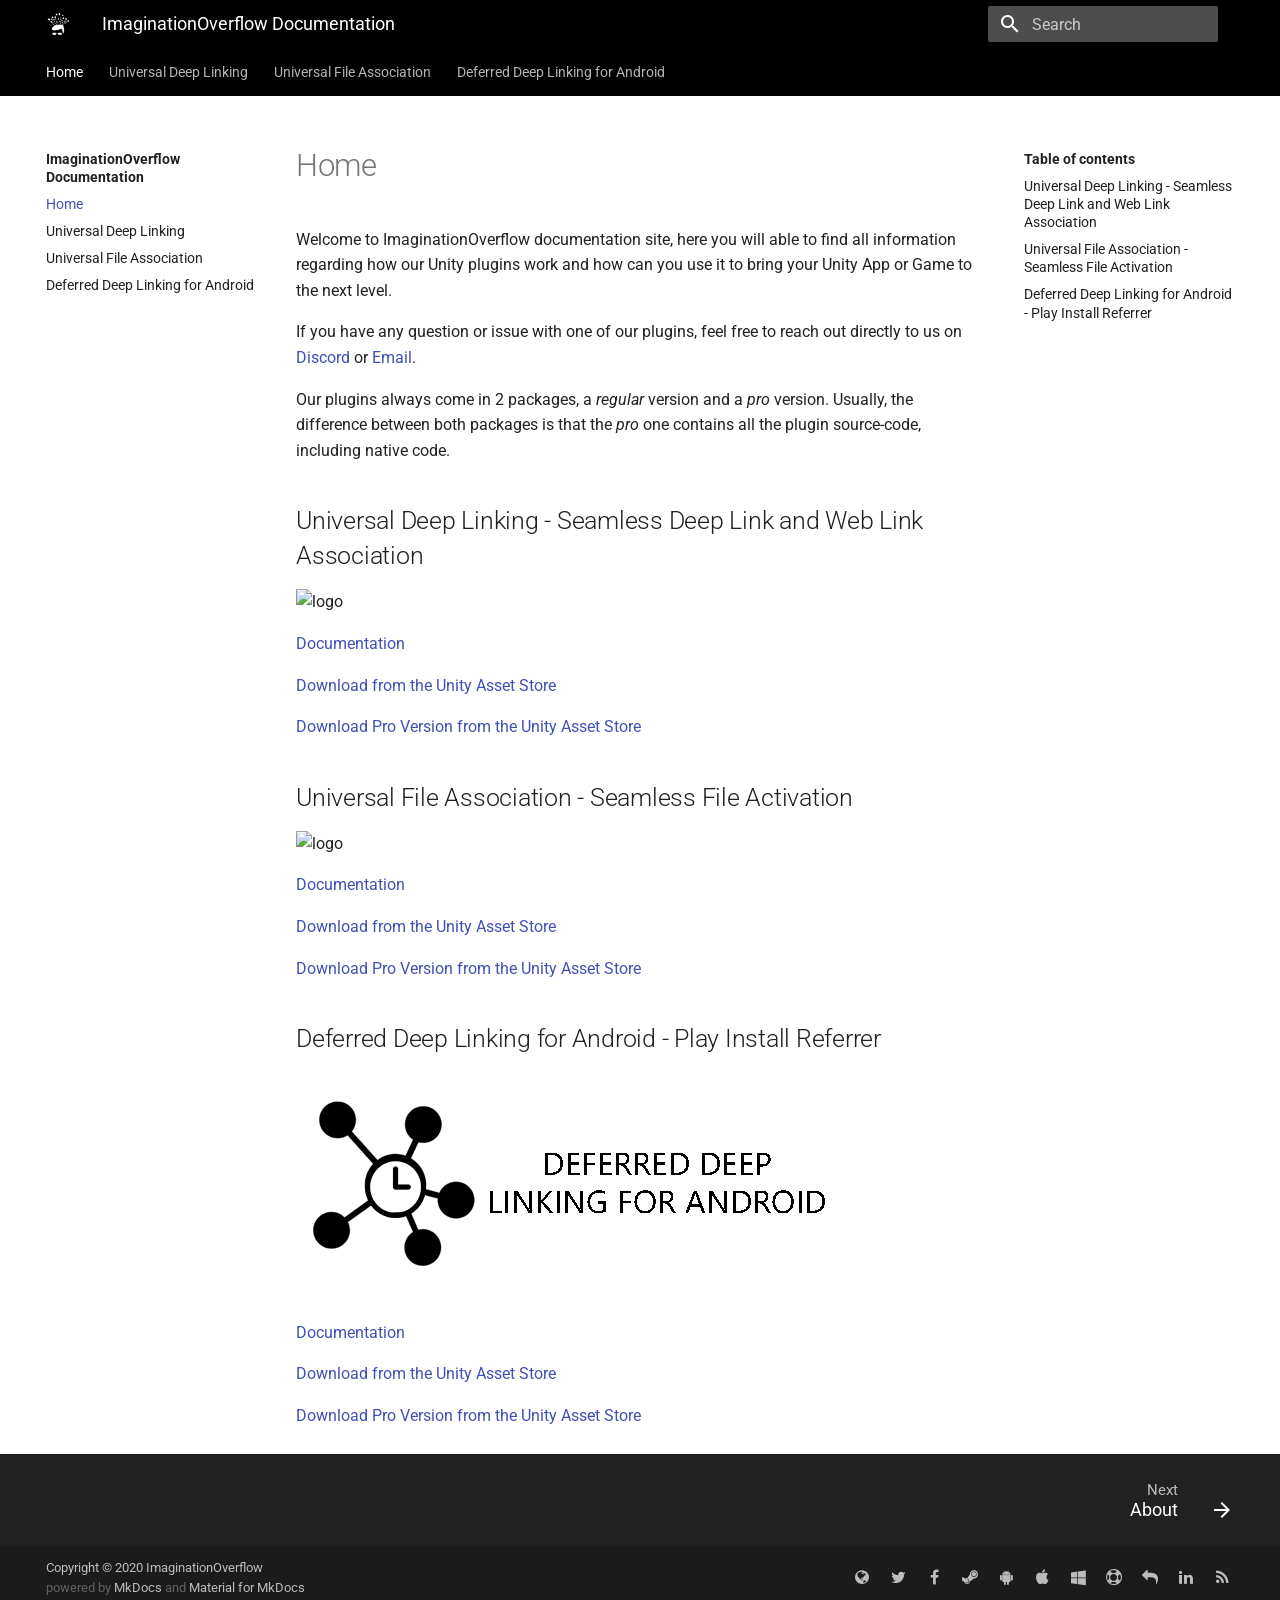
==== docs/index.html @ 450d99c6 "added docs" ====
<!doctype html>
<html lang="en" class="no-js">
  <head>
    
      <meta charset="utf-8">
      <meta name="viewport" content="width=device-width,initial-scale=1">
      <meta http-equiv="x-ua-compatible" content="ie=edge">
      
        <meta name="description" content="A hub to all documentation of ImaginationOverflow Projects">
      
      
        <link rel="canonical" href="https://imaginationoverflow.com/docs/">
      
      
        <meta name="author" content="ImaginationOverflow - Diogo Cardoso">
      
      
        <meta name="lang:clipboard.copy" content="Copy to clipboard">
      
        <meta name="lang:clipboard.copied" content="Copied to clipboard">
      
        <meta name="lang:search.language" content="en">
      
        <meta name="lang:search.pipeline.stopwords" content="True">
      
        <meta name="lang:search.pipeline.trimmer" content="True">
      
        <meta name="lang:search.result.none" content="No matching documents">
      
        <meta name="lang:search.result.one" content="1 matching document">
      
        <meta name="lang:search.result.other" content="# matching documents">
      
        <meta name="lang:search.tokenizer" content="[\s\-]+">
      
      <link rel="shortcut icon" href="images/favicon.png">
      <meta name="generator" content="mkdocs-1.0.4, mkdocs-material-4.6.0">
    
    
      
        <title>ImaginationOverflow Documentation</title>
      
    
    
      <link rel="stylesheet" href="assets/stylesheets/application.1b62728e.css">
      
        <link rel="stylesheet" href="assets/stylesheets/application-palette.a8b3c06d.css">
      
      
        
        
        <meta name="theme-color" content="">
      
    
    
      <script src="assets/javascripts/modernizr.268332fc.js"></script>
    
    
      
        <link href="https://fonts.gstatic.com" rel="preconnect" crossorigin>
        <link rel="stylesheet" href="https://fonts.googleapis.com/css?family=Roboto:300,400,400i,700%7CRoboto+Mono&display=fallback">
        <style>body,input{font-family:"Roboto","Helvetica Neue",Helvetica,Arial,sans-serif}code,kbd,pre{font-family:"Roboto Mono","Courier New",Courier,monospace}</style>
      
    
    <link rel="stylesheet" href="assets/fonts/material-icons.css">
    
    
    
      
        
<script>
  window.ga = window.ga || function() {
    (ga.q = ga.q || []).push(arguments)
  }
  ga.l = +new Date
  /* Setup integration and send page view */
  ga("create", "UA-41424791-27", "auto")
  ga("set", "anonymizeIp", true)
  ga("send", "pageview")
  /* Register handler to log search on blur */
  document.addEventListener("DOMContentLoaded", () => {
    if (document.forms.search) {
      var query = document.forms.search.query
      query.addEventListener("blur", function() {
        if (this.value) {
          var path = document.location.pathname;
          ga("send", "pageview", path + "?q=" + this.value)
        }
      })
    }
  })
</script>
<script async src="https://www.google-analytics.com/analytics.js"></script>
      
    
    
  </head>
  
    
    
    <body dir="ltr" data-md-color-primary="black" data-md-color-accent="indigo">
  
    <svg class="md-svg">
      <defs>
        
        
      </defs>
    </svg>
    <input class="md-toggle" data-md-toggle="drawer" type="checkbox" id="__drawer" autocomplete="off">
    <input class="md-toggle" data-md-toggle="search" type="checkbox" id="__search" autocomplete="off">
    <label class="md-overlay" data-md-component="overlay" for="__drawer"></label>
    
      <a href="#universal-deep-linking-seamless-deep-link-and-web-link-association" tabindex="1" class="md-skip">
        Skip to content
      </a>
    
    
      <header class="md-header" data-md-component="header">
  <nav class="md-header-nav md-grid">
    <div class="md-flex">
      <div class="md-flex__cell md-flex__cell--shrink">
        <a href="https://imaginationoverflow.com/docs" title="ImaginationOverflow Documentation" class="md-header-nav__button md-logo">
          
            <img src="images/logo.svg" width="24" height="24">
          
        </a>
      </div>
      <div class="md-flex__cell md-flex__cell--shrink">
        <label class="md-icon md-icon--menu md-header-nav__button" for="__drawer"></label>
      </div>
      <div class="md-flex__cell md-flex__cell--stretch">
        <div class="md-flex__ellipsis md-header-nav__title" data-md-component="title">
          
            <span class="md-header-nav__topic">
              ImaginationOverflow Documentation
            </span>
            <span class="md-header-nav__topic">
              
                Home
              
            </span>
          
        </div>
      </div>
      <div class="md-flex__cell md-flex__cell--shrink">
        
          <label class="md-icon md-icon--search md-header-nav__button" for="__search"></label>
          
<div class="md-search" data-md-component="search" role="dialog">
  <label class="md-search__overlay" for="__search"></label>
  <div class="md-search__inner" role="search">
    <form class="md-search__form" name="search">
      <input type="text" class="md-search__input" name="query" placeholder="Search" autocapitalize="off" autocorrect="off" autocomplete="off" spellcheck="false" data-md-component="query" data-md-state="active">
      <label class="md-icon md-search__icon" for="__search"></label>
      <button type="reset" class="md-icon md-search__icon" data-md-component="reset" tabindex="-1">
        &#xE5CD;
      </button>
    </form>
    <div class="md-search__output">
      <div class="md-search__scrollwrap" data-md-scrollfix>
        <div class="md-search-result" data-md-component="result">
          <div class="md-search-result__meta">
            Type to start searching
          </div>
          <ol class="md-search-result__list"></ol>
        </div>
      </div>
    </div>
  </div>
</div>
        
      </div>
      
    </div>
  </nav>
</header>
    
    <div class="md-container">
      
        
      
      
        

<nav class="md-tabs" data-md-component="tabs">
  <div class="md-tabs__inner md-grid">
    <ul class="md-tabs__list">
      
        
  <li class="md-tabs__item">
    
      <a href="." class="md-tabs__link md-tabs__link--active">
        Home
      </a>
    
  </li>

      
        
      
        
      
        
      
        
  
  
    <li class="md-tabs__item">
      
        <a href="universaldeeplinking/" class="md-tabs__link">
          Universal Deep Linking
        </a>
      
    </li>
  

      
        
  
  
    <li class="md-tabs__item">
      
        <a href="universalfileassociation/" class="md-tabs__link">
          Universal File Association
        </a>
      
    </li>
  

      
        
  
  
    <li class="md-tabs__item">
      
        <a href="deferreddeeplinking/" class="md-tabs__link">
          Deferred Deep Linking for Android
        </a>
      
    </li>
  

      
    </ul>
  </div>
</nav>
      
      <main class="md-main" role="main">
        <div class="md-main__inner md-grid" data-md-component="container">
          
            
              <div class="md-sidebar md-sidebar--primary" data-md-component="navigation">
                <div class="md-sidebar__scrollwrap">
                  <div class="md-sidebar__inner">
                    <nav class="md-nav md-nav--primary" data-md-level="0">
  <label class="md-nav__title md-nav__title--site" for="__drawer">
    <a href="https://imaginationoverflow.com/docs" title="ImaginationOverflow Documentation" class="md-nav__button md-logo">
      
        <img src="images/logo.svg" width="48" height="48">
      
    </a>
    ImaginationOverflow Documentation
  </label>
  
  <ul class="md-nav__list" data-md-scrollfix>
    
      
      
      

  


  <li class="md-nav__item md-nav__item--active">
    
    <input class="md-toggle md-nav__toggle" data-md-toggle="toc" type="checkbox" id="__toc">
    
    
      <label class="md-nav__link md-nav__link--active" for="__toc">
        Home
      </label>
    
    <a href="." title="Home" class="md-nav__link md-nav__link--active">
      Home
    </a>
    
      
<nav class="md-nav md-nav--secondary">
  
  
  
    <label class="md-nav__title" for="__toc">Table of contents</label>
    <ul class="md-nav__list" data-md-scrollfix>
      
        <li class="md-nav__item">
  <a href="#universal-deep-linking-seamless-deep-link-and-web-link-association" class="md-nav__link">
    Universal Deep Linking - Seamless Deep Link and Web Link Association
  </a>
  
</li>
      
        <li class="md-nav__item">
  <a href="#universal-file-association-seamless-file-activation" class="md-nav__link">
    Universal File Association - Seamless File Activation
  </a>
  
</li>
      
        <li class="md-nav__item">
  <a href="#deferred-deep-linking-for-android-play-install-referrer" class="md-nav__link">
    Deferred Deep Linking for Android - Play Install Referrer
  </a>
  
</li>
      
      
      
      
      
    </ul>
  
</nav>
    
  </li>

    
      
      
      


  <li class="md-nav__item">
    <a href="universaldeeplinking/" title="Universal Deep Linking" class="md-nav__link">
      Universal Deep Linking
    </a>
  </li>

    
      
      
      


  <li class="md-nav__item">
    <a href="universalfileassociation/" title="Universal File Association" class="md-nav__link">
      Universal File Association
    </a>
  </li>

    
      
      
      


  <li class="md-nav__item">
    <a href="deferreddeeplinking/" title="Deferred Deep Linking for Android" class="md-nav__link">
      Deferred Deep Linking for Android
    </a>
  </li>

    
      
      
      


  <li class="md-nav__item md-nav__item--nested">
    
      <input class="md-toggle md-nav__toggle" data-md-toggle="nav-5" type="checkbox" id="nav-5">
    
    <label class="md-nav__link" for="nav-5">
      Universal Deep Linking
    </label>
    <nav class="md-nav" data-md-component="collapsible" data-md-level="1">
      <label class="md-nav__title" for="nav-5">
        Universal Deep Linking
      </label>
      <ul class="md-nav__list" data-md-scrollfix>
        
        
          
          
          


  <li class="md-nav__item">
    <a href="universaldeeplinking/" title="About" class="md-nav__link">
      About
    </a>
  </li>

        
          
          
          


  <li class="md-nav__item">
    <a href="https://assetstore.unity.com/packages/slug/125172?aid=1100l8RBa" title="Unity Asset Store" class="md-nav__link">
      Unity Asset Store
    </a>
  </li>

        
          
          
          


  <li class="md-nav__item">
    <a href="https://assetstore.unity.com/packages/slug/135654?aid=1100l8RBa" title="Unity Asset Store (Pro)" class="md-nav__link">
      Unity Asset Store (Pro)
    </a>
  </li>

        
          
          
          


  <li class="md-nav__item">
    <a href="https://universaldeeplinking.imaginationoverflow.com/docs" title="Documentation" class="md-nav__link">
      Documentation
    </a>
  </li>

        
          
          
          


  <li class="md-nav__item">
    <a href="https://universaldeeplinking.imaginationoverflow.com" title="Site" class="md-nav__link">
      Site
    </a>
  </li>

        
          
          
          


  <li class="md-nav__item">
    <a href="https://universaldeeplinking.imaginationoverflow.com/test" title="Test Tool" class="md-nav__link">
      Test Tool
    </a>
  </li>

        
      </ul>
    </nav>
  </li>

    
      
      
      


  <li class="md-nav__item md-nav__item--nested">
    
      <input class="md-toggle md-nav__toggle" data-md-toggle="nav-6" type="checkbox" id="nav-6">
    
    <label class="md-nav__link" for="nav-6">
      Universal File Association
    </label>
    <nav class="md-nav" data-md-component="collapsible" data-md-level="1">
      <label class="md-nav__title" for="nav-6">
        Universal File Association
      </label>
      <ul class="md-nav__list" data-md-scrollfix>
        
        
          
          
          


  <li class="md-nav__item">
    <a href="universalfileassociation/" title="About" class="md-nav__link">
      About
    </a>
  </li>

        
          
          
          


  <li class="md-nav__item">
    <a href="https://assetstore.unity.com/packages/slug/155366?aid=1100l8RBa" title="Unity Asset Store" class="md-nav__link">
      Unity Asset Store
    </a>
  </li>

        
          
          
          


  <li class="md-nav__item">
    <a href="https://assetstore.unity.com/packages/slug/158709?aid=1100l8RBa" title="Unity Asset Store (Pro)" class="md-nav__link">
      Unity Asset Store (Pro)
    </a>
  </li>

        
          
          
          


  <li class="md-nav__item">
    <a href="https://universalfileassociation.imaginationoverflow.com/docs" title="Documentation" class="md-nav__link">
      Documentation
    </a>
  </li>

        
          
          
          


  <li class="md-nav__item">
    <a href="http://universalfileassociation.imaginationoverflow.com/" title="Site" class="md-nav__link">
      Site
    </a>
  </li>

        
          
          
          


  <li class="md-nav__item">
    <a href="http://universalfileassociation.imaginationoverflow.com/test" title="Test Tool" class="md-nav__link">
      Test Tool
    </a>
  </li>

        
      </ul>
    </nav>
  </li>

    
      
      
      


  <li class="md-nav__item md-nav__item--nested">
    
      <input class="md-toggle md-nav__toggle" data-md-toggle="nav-7" type="checkbox" id="nav-7">
    
    <label class="md-nav__link" for="nav-7">
      Deferred Deep Linking for Android
    </label>
    <nav class="md-nav" data-md-component="collapsible" data-md-level="1">
      <label class="md-nav__title" for="nav-7">
        Deferred Deep Linking for Android
      </label>
      <ul class="md-nav__list" data-md-scrollfix>
        
        
          
          
          


  <li class="md-nav__item">
    <a href="deferreddeeplinking/" title="Documentation" class="md-nav__link">
      Documentation
    </a>
  </li>

        
          
          
          


  <li class="md-nav__item">
    <a href="https://assetstore.unity.com/packages/slug/500736?aid=1100l8RBa" title="Unity Asset Store" class="md-nav__link">
      Unity Asset Store
    </a>
  </li>

        
          
          
          


  <li class="md-nav__item">
    <a href="https://assetstore.unity.com/packages/500737?aid=1100l8RBa" title="Unity Asset Store (Pro)" class="md-nav__link">
      Unity Asset Store (Pro)
    </a>
  </li>

        
      </ul>
    </nav>
  </li>

    
  </ul>
</nav>
                  </div>
                </div>
              </div>
            
            
              <div class="md-sidebar md-sidebar--secondary" data-md-component="toc">
                <div class="md-sidebar__scrollwrap">
                  <div class="md-sidebar__inner">
                    
<nav class="md-nav md-nav--secondary">
  
  
  
    <label class="md-nav__title" for="__toc">Table of contents</label>
    <ul class="md-nav__list" data-md-scrollfix>
      
        <li class="md-nav__item">
  <a href="#universal-deep-linking-seamless-deep-link-and-web-link-association" class="md-nav__link">
    Universal Deep Linking - Seamless Deep Link and Web Link Association
  </a>
  
</li>
      
        <li class="md-nav__item">
  <a href="#universal-file-association-seamless-file-activation" class="md-nav__link">
    Universal File Association - Seamless File Activation
  </a>
  
</li>
      
        <li class="md-nav__item">
  <a href="#deferred-deep-linking-for-android-play-install-referrer" class="md-nav__link">
    Deferred Deep Linking for Android - Play Install Referrer
  </a>
  
</li>
      
      
      
      
      
    </ul>
  
</nav>
                  </div>
                </div>
              </div>
            
          
          <div class="md-content">
            <article class="md-content__inner md-typeset">
              
                
                
                  <h1>Home</h1>
                
                <p>Welcome to ImaginationOverflow documentation site, here you will able to find all information regarding how our Unity plugins work and how can you use it to bring your Unity App or Game to the next level.</p>
<p>If you have any question or issue with one of our plugins, feel free to reach out directly to us on
<a href="https://discord.gg/5TYmJtY">Discord</a> or <a href="mailto:contact@imaginationoverflow.com">Email</a>.</p>
<p>Our plugins always come in 2 packages, a <em>regular</em> version and a <em>pro</em> version. Usually, the difference between both packages is that the <em>pro</em> one contains all the plugin source-code, including native code. </p>
<h2 id="universal-deep-linking-seamless-deep-link-and-web-link-association">Universal Deep Linking - Seamless Deep Link and Web Link Association<a class="headerlink" href="#universal-deep-linking-seamless-deep-link-and-web-link-association" title="Permanent link">&para;</a></h2>
<p><img alt="logo" src="https://universaldeeplinking.imaginationoverflow.com/docs/imgs/logo.png" /> </p>
<p><a href="universaldeeplinking/">Documentation</a></p>
<p><a href="https://assetstore.unity.com/packages/slug/125172?aid=1100l8RBa">Download from the Unity Asset Store</a></p>
<p><a href="https://assetstore.unity.com/packages/slug/135654?aid=1100l8RBa">Download Pro Version from the Unity Asset Store</a> </p>
<h2 id="universal-file-association-seamless-file-activation">Universal File Association - Seamless File Activation<a class="headerlink" href="#universal-file-association-seamless-file-activation" title="Permanent link">&para;</a></h2>
<p><img alt="logo" src="http://universalfileassociation.imaginationoverflow.com/docs/imgs/logo.png" /> </p>
<p><a href="universalfileassociation/">Documentation</a></p>
<p><a href="https://assetstore.unity.com/packages/slug/155366?aid=1100l8RBa">Download from the Unity Asset Store</a></p>
<p><a href="https://assetstore.unity.com/packages/slug/158709?aid=1100l8RBa">Download Pro Version from the Unity Asset Store</a> </p>
<h2 id="deferred-deep-linking-for-android-play-install-referrer">Deferred Deep Linking for Android - Play Install Referrer<a class="headerlink" href="#deferred-deep-linking-for-android-play-install-referrer" title="Permanent link">&para;</a></h2>
<p><img alt="logo" src="imgs/ddllogo.png" /> </p>
<p><a href="deferreddeeplinking/">Documentation</a></p>
<p><a href="https://assetstore.unity.com/packages/slug/500736?aid=1100l8RBa">Download from the Unity Asset Store</a> </p>
<p><a href="https://assetstore.unity.com/packages/slug/500737?aid=1100l8RBa">Download Pro Version from the Unity Asset Store</a> </p>
                
                  
                
                
              
              
                


              
            </article>
          </div>
        </div>
      </main>
      
        
<footer class="md-footer">
  
    <div class="md-footer-nav">
      <nav class="md-footer-nav__inner md-grid">
        
        
          <a href="universaldeeplinking/" title="About" class="md-flex md-footer-nav__link md-footer-nav__link--next" rel="next">
            <div class="md-flex__cell md-flex__cell--stretch md-footer-nav__title">
              <span class="md-flex__ellipsis">
                <span class="md-footer-nav__direction">
                  Next
                </span>
                About
              </span>
            </div>
            <div class="md-flex__cell md-flex__cell--shrink">
              <i class="md-icon md-icon--arrow-forward md-footer-nav__button"></i>
            </div>
          </a>
        
      </nav>
    </div>
  
  <div class="md-footer-meta md-typeset">
    <div class="md-footer-meta__inner md-grid">
      <div class="md-footer-copyright">
        
          <div class="md-footer-copyright__highlight">
            Copyright &copy; 2020 ImaginationOverflow
          </div>
        
        powered by
        <a href="https://www.mkdocs.org">MkDocs</a>
        and
        <a href="https://squidfunk.github.io/mkdocs-material/">
          Material for MkDocs</a>
      </div>
      
  <div class="md-footer-social">
    <link rel="stylesheet" href="assets/fonts/font-awesome.css">
    
      <a href="https://imaginationoverflow.com" class="md-footer-social__link fa fa-globe"></a>
    
      <a href="https://twitter.com/ImaginationOver" class="md-footer-social__link fa fa-twitter"></a>
    
      <a href="https://www.facebook.com/imaginationoverflowpt/" class="md-footer-social__link fa fa-facebook"></a>
    
      <a href="https://store.steampowered.com/developer/imaginationoverflow" class="md-footer-social__link fa fa-steam"></a>
    
      <a href="https://play.google.com/store/apps/dev?id=4645635746246236605" class="md-footer-social__link fa fa-android"></a>
    
      <a href="https://itunes.apple.com/us/developer/diogo-cardoso/id1294879672" class="md-footer-social__link fa fa-apple"></a>
    
      <a href="https://www.microsoft.com/en-us/search/shop?q=ImaginationOverflow" class="md-footer-social__link fa fa-windows"></a>
    
      <a href="https://discord.gg/5TYmJtY" class="md-footer-social__link fa fa-support"></a>
    
      <a href="mailto:contact@imaginationoverflow.com" class="md-footer-social__link fa fa-mail-reply"></a>
    
      <a href="https://www.linkedin.com/in/diogocardoso89/" class="md-footer-social__link fa fa-linkedin"></a>
    
      <a href="https://www.patreon.com/imaginationoverflow/posts" class="md-footer-social__link fa fa-feed"></a>
    
  </div>

    </div>
  </div>
</footer>
      
    </div>
    
      <script src="assets/javascripts/application.808e90bb.js"></script>
      
      <script>app.initialize({version:"1.0.4",url:{base:"."}})</script>
      
    
  </body>
</html>
---- docs/assets/stylesheets/application.1b62728e.css ----
html{box-sizing:border-box}*,:after,:before{box-sizing:inherit}html{-webkit-text-size-adjust:none;-moz-text-size-adjust:none;-ms-text-size-adjust:none;text-size-adjust:none}body{margin:0}hr{overflow:visible;box-sizing:content-box}a{-webkit-text-decoration-skip:objects}a,button,input,label{-webkit-tap-highlight-color:transparent}a{color:inherit;text-decoration:none}small,sub,sup{font-size:80%}sub,sup{position:relative;line-height:0;vertical-align:baseline}sub{bottom:-.25em}sup{top:-.5em}img{border-style:none}table{border-collapse:separate;border-spacing:0}td,th{font-weight:400;vertical-align:top}button{margin:0;padding:0;border:0;outline-style:none;background:transparent;font-size:inherit}input{border:0;outline:0}.md-clipboard:before,.md-icon,.md-nav__button,.md-nav__link:after,.md-nav__title:before,.md-search-result__article--document:before,.md-source-file:before,.md-typeset .admonition>.admonition-title:before,.md-typeset .admonition>summary:before,.md-typeset .critic.comment:before,.md-typeset .footnote-backref,.md-typeset .task-list-control .task-list-indicator:before,.md-typeset details>.admonition-title:before,.md-typeset details>summary:before,.md-typeset summary:after{font-family:Material Icons;font-style:normal;font-variant:normal;font-weight:400;line-height:1;text-transform:none;white-space:nowrap;speak:none;word-wrap:normal;direction:ltr}.md-content__icon,.md-footer-nav__button,.md-header-nav__button,.md-nav__button,.md-nav__title:before,.md-search-result__article--document:before{display:inline-block;margin:.2rem;padding:.4rem;font-size:1.2rem;cursor:pointer}.md-icon--arrow-back:before{content:""}.md-icon--arrow-forward:before{content:""}.md-icon--menu:before{content:""}.md-icon--search:before{content:""}[dir=rtl] .md-icon--arrow-back:before{content:""}[dir=rtl] .md-icon--arrow-forward:before{content:""}body{-webkit-font-smoothing:antialiased;-moz-osx-font-smoothing:grayscale}body,input{color:rgba(0,0,0,.87);font-feature-settings:"kern","liga";font-family:Helvetica Neue,Helvetica,Arial,sans-serif}code,kbd,pre{color:rgba(0,0,0,.87);font-feature-settings:"kern";font-family:Courier New,Courier,monospace}.md-typeset{font-size:.8rem;line-height:1.6;-webkit-print-color-adjust:exact}.md-typeset blockquote,.md-typeset ol,.md-typeset p,.md-typeset ul{margin:1em 0}.md-typeset h1{margin:0 0 2rem;color:rgba(0,0,0,.54);font-size:1.5625rem;line-height:1.3}.md-typeset h1,.md-typeset h2{font-weight:300;letter-spacing:-.01em}.md-typeset h2{margin:2rem 0 .8rem;font-size:1.25rem;line-height:1.4}.md-typeset h3{margin:1.6rem 0 .8rem;font-size:1rem;font-weight:400;letter-spacing:-.01em;line-height:1.5}.md-typeset h2+h3{margin-top:.8rem}.md-typeset h4{font-size:.8rem}.md-typeset h4,.md-typeset h5,.md-typeset h6{margin:.8rem 0;font-weight:700;letter-spacing:-.01em}.md-typeset h5,.md-typeset h6{color:rgba(0,0,0,.54);font-size:.64rem}.md-typeset h5{text-transform:uppercase}.md-typeset hr{margin:1.5em 0;border-bottom:.05rem dotted rgba(0,0,0,.26)}.md-typeset a{color:#3f51b5;word-break:break-word}.md-typeset a,.md-typeset a:before{-webkit-transition:color .125s;transition:color .125s}.md-typeset a:active,.md-typeset a:hover{color:#536dfe}.md-typeset code,.md-typeset pre{background-color:hsla(0,0%,92.5%,.5);color:#37474f;font-size:85%;direction:ltr}.md-typeset code{margin:0 .29412em;padding:.07353em 0;border-radius:.1rem;box-shadow:.29412em 0 0 hsla(0,0%,92.5%,.5),-.29412em 0 0 hsla(0,0%,92.5%,.5);word-break:break-word;-webkit-box-decoration-break:clone;box-decoration-break:clone}.md-typeset h1 code,.md-typeset h2 code,.md-typeset h3 code,.md-typeset h4 code,.md-typeset h5 code,.md-typeset h6 code{margin:0;background-color:transparent;box-shadow:none}.md-typeset a>code{margin:inherit;padding:inherit;border-radius:initial;background-color:inherit;color:inherit;box-shadow:none}.md-typeset pre{position:relative;margin:1em 0;border-radius:.1rem;line-height:1.4;-webkit-overflow-scrolling:touch}.md-typeset pre>code{display:block;margin:0;padding:.525rem .6rem;background-color:transparent;font-size:inherit;box-shadow:none;-webkit-box-decoration-break:slice;box-decoration-break:slice;overflow:auto}.md-typeset pre>code::-webkit-scrollbar{width:.2rem;height:.2rem}.md-typeset pre>code::-webkit-scrollbar-thumb{background-color:rgba(0,0,0,.26)}.md-typeset pre>code::-webkit-scrollbar-thumb:hover{background-color:#536dfe}.md-typeset kbd{padding:0 .29412em;border-radius:.15rem;border:.05rem solid #c9c9c9;border-bottom-color:#bcbcbc;background-color:#fcfcfc;color:#555;font-size:85%;box-shadow:0 .05rem 0 #b0b0b0;word-break:break-word}.md-typeset mark{margin:0 .25em;padding:.0625em 0;border-radius:.1rem;background-color:rgba(255,235,59,.5);box-shadow:.25em 0 0 rgba(255,235,59,.5),-.25em 0 0 rgba(255,235,59,.5);word-break:break-word;-webkit-box-decoration-break:clone;box-decoration-break:clone}.md-typeset abbr{border-bottom:.05rem dotted rgba(0,0,0,.54);text-decoration:none;cursor:help}.md-typeset small{opacity:.75}.md-typeset sub,.md-typeset sup{margin-left:.07812em}[dir=rtl] .md-typeset sub,[dir=rtl] .md-typeset sup{margin-right:.07812em;margin-left:0}.md-typeset blockquote{padding-left:.6rem;border-left:.2rem solid rgba(0,0,0,.26);color:rgba(0,0,0,.54)}[dir=rtl] .md-typeset blockquote{padding-right:.6rem;padding-left:0;border-right:.2rem solid rgba(0,0,0,.26);border-left:initial}.md-typeset ul{list-style-type:disc}.md-typeset ol,.md-typeset ul{margin-left:.625em;padding:0}[dir=rtl] .md-typeset ol,[dir=rtl] .md-typeset ul{margin-right:.625em;margin-left:0}.md-typeset ol ol,.md-typeset ul ol{list-style-type:lower-alpha}.md-typeset ol ol ol,.md-typeset ul ol ol{list-style-type:lower-roman}.md-typeset ol li,.md-typeset ul li{margin-bottom:.5em;margin-left:1.25em}[dir=rtl] .md-typeset ol li,[dir=rtl] .md-typeset ul li{margin-right:1.25em;margin-left:0}.md-typeset ol li blockquote,.md-typeset ol li p,.md-typeset ul li blockquote,.md-typeset ul li p{margin:.5em 0}.md-typeset ol li:last-child,.md-typeset ul li:last-child{margin-bottom:0}.md-typeset ol li ol,.md-typeset ol li ul,.md-typeset ul li ol,.md-typeset ul li ul{margin:.5em 0 .5em .625em}[dir=rtl] .md-typeset ol li ol,[dir=rtl] .md-typeset ol li ul,[dir=rtl] .md-typeset ul li ol,[dir=rtl] .md-typeset ul li ul{margin-right:.625em;margin-left:0}.md-typeset dd{margin:1em 0 1em 1.875em}[dir=rtl] .md-typeset dd{margin-right:1.875em;margin-left:0}.md-typeset iframe,.md-typeset img,.md-typeset svg{max-width:100%}.md-typeset table:not([class]){box-shadow:0 2px 2px 0 rgba(0,0,0,.14),0 1px 5px 0 rgba(0,0,0,.12),0 3px 1px -2px rgba(0,0,0,.2);display:inline-block;max-width:100%;border-radius:.1rem;font-size:.64rem;overflow:auto;-webkit-overflow-scrolling:touch}.md-typeset table:not([class])+*{margin-top:1.5em}.md-typeset table:not([class]) td:not([align]),.md-typeset table:not([class]) th:not([align]){text-align:left}[dir=rtl] .md-typeset table:not([class]) td:not([align]),[dir=rtl] .md-typeset table:not([class]) th:not([align]){text-align:right}.md-typeset table:not([class]) th{min-width:5rem;padding:.6rem .8rem;background-color:rgba(0,0,0,.54);color:#fff;vertical-align:top}.md-typeset table:not([class]) td{padding:.6rem .8rem;border-top:.05rem solid rgba(0,0,0,.07);vertical-align:top}.md-typeset table:not([class]) tr{-webkit-transition:background-color .125s;transition:background-color .125s}.md-typeset table:not([class]) tr:hover{background-color:rgba(0,0,0,.035);box-shadow:inset 0 .05rem 0 #fff}.md-typeset table:not([class]) tr:first-child td{border-top:0}.md-typeset table:not([class]) a{word-break:normal}.md-typeset__scrollwrap{margin:1em -.8rem;overflow-x:auto;-webkit-overflow-scrolling:touch}.md-typeset .md-typeset__table{display:inline-block;margin-bottom:.5em;padding:0 .8rem}.md-typeset .md-typeset__table table{display:table;width:100%;margin:0;overflow:hidden}html{font-size:125%;overflow-x:hidden}body,html{height:100%}body{position:relative;font-size:.5rem}hr{display:block;height:.05rem;padding:0;border:0}.md-svg{display:none}.md-grid{max-width:61rem;margin-right:auto;margin-left:auto}.md-container,.md-main{overflow:auto}.md-container{display:table;width:100%;height:100%;padding-top:2.4rem;table-layout:fixed}.md-main{display:table-row;height:100%}.md-main__inner{height:100%;padding-top:1.5rem;padding-bottom:.05rem}.md-toggle{display:none}.md-overlay{position:fixed;top:0;width:0;height:0;-webkit-transition:width 0s .25s,height 0s .25s,opacity .25s;transition:width 0s .25s,height 0s .25s,opacity .25s;background-color:rgba(0,0,0,.54);opacity:0;z-index:3}.md-flex{display:table}.md-flex__cell{display:table-cell;position:relative;vertical-align:top}.md-flex__cell--shrink{width:0}.md-flex__cell--stretch{display:table;width:100%;table-layout:fixed}.md-flex__ellipsis{display:table-cell;text-overflow:ellipsis;white-space:nowrap;overflow:hidden}.md-skip{position:fixed;width:.05rem;height:.05rem;margin:.5rem;padding:.3rem .5rem;-webkit-transform:translateY(.4rem);transform:translateY(.4rem);border-radius:.1rem;background-color:rgba(0,0,0,.87);color:#fff;font-size:.64rem;opacity:0;overflow:hidden}.md-skip:focus{width:auto;height:auto;clip:auto;-webkit-transform:translateX(0);transform:translateX(0);-webkit-transition:opacity .175s 75ms,-webkit-transform .25s cubic-bezier(.4,0,.2,1);transition:opacity .175s 75ms,-webkit-transform .25s cubic-bezier(.4,0,.2,1);transition:transform .25s cubic-bezier(.4,0,.2,1),opacity .175s 75ms;transition:transform .25s cubic-bezier(.4,0,.2,1),opacity .175s 75ms,-webkit-transform .25s cubic-bezier(.4,0,.2,1);opacity:1;z-index:10}@page{margin:25mm}.md-clipboard{position:absolute;top:.3rem;right:.3rem;width:1.4rem;height:1.4rem;border-radius:.1rem;font-size:.8rem;cursor:pointer;z-index:1;-webkit-backface-visibility:hidden;backface-visibility:hidden}.md-clipboard:before{-webkit-transition:color .25s,opacity .25s;transition:color .25s,opacity .25s;color:rgba(0,0,0,.07);content:"\E14D"}.codehilite:hover .md-clipboard:before,.md-typeset .highlight:hover .md-clipboard:before,pre:hover .md-clipboard:before{color:rgba(0,0,0,.54)}.md-clipboard:focus:before,.md-clipboard:hover:before{color:#536dfe}.md-clipboard__message{display:block;position:absolute;top:0;right:1.7rem;padding:.3rem .5rem;-webkit-transform:translateX(.4rem);transform:translateX(.4rem);-webkit-transition:opacity .175s,-webkit-transform .25s cubic-bezier(.9,.1,.9,0);transition:opacity .175s,-webkit-transform .25s cubic-bezier(.9,.1,.9,0);transition:transform .25s cubic-bezier(.9,.1,.9,0),opacity .175s;transition:transform .25s cubic-bezier(.9,.1,.9,0),opacity .175s,-webkit-transform .25s cubic-bezier(.9,.1,.9,0);border-radius:.1rem;background-color:rgba(0,0,0,.54);color:#fff;font-size:.64rem;white-space:nowrap;opacity:0;pointer-events:none}.md-clipboard__message--active{-webkit-transform:translateX(0);transform:translateX(0);-webkit-transition:opacity .175s 75ms,-webkit-transform .25s cubic-bezier(.4,0,.2,1);transition:opacity .175s 75ms,-webkit-transform .25s cubic-bezier(.4,0,.2,1);transition:transform .25s cubic-bezier(.4,0,.2,1),opacity .175s 75ms;transition:transform .25s cubic-bezier(.4,0,.2,1),opacity .175s 75ms,-webkit-transform .25s cubic-bezier(.4,0,.2,1);opacity:1;pointer-events:auto}.md-clipboard__message:before{content:attr(aria-label)}.md-clipboard__message:after{display:block;position:absolute;top:50%;right:-.2rem;width:0;margin-top:-.2rem;border-color:transparent rgba(0,0,0,.54);border-style:solid;border-width:.2rem 0 .2rem .2rem;content:""}.md-content__inner{margin:0 .8rem 1.2rem;padding-top:.6rem}.md-content__inner:before{display:block;height:.4rem;content:""}.md-content__inner>:last-child{margin-bottom:0}.md-content__icon{position:relative;margin:.4rem 0;padding:0;float:right}.md-typeset .md-content__icon{color:rgba(0,0,0,.26)}.md-header{position:fixed;top:0;right:0;left:0;height:2.4rem;-webkit-transition:background-color .25s,color .25s;transition:background-color .25s,color .25s;background-color:#3f51b5;color:#fff;box-shadow:none;z-index:2;-webkit-backface-visibility:hidden;backface-visibility:hidden}.no-js .md-header{-webkit-transition:none;transition:none;box-shadow:none}.md-header[data-md-state=shadow]{-webkit-transition:background-color .25s,color .25s,box-shadow .25s;transition:background-color .25s,color .25s,box-shadow .25s;box-shadow:0 0 .2rem rgba(0,0,0,.1),0 .2rem .4rem rgba(0,0,0,.2)}.md-header-nav{padding:0 .2rem}.md-header-nav__button{position:relative;-webkit-transition:opacity .25s;transition:opacity .25s;z-index:1}.md-header-nav__button:hover{opacity:.7}.md-header-nav__button.md-logo *{display:block}.no-js .md-header-nav__button.md-icon--search{display:none}.md-header-nav__topic{display:block;position:absolute;-webkit-transition:opacity .15s,-webkit-transform .4s cubic-bezier(.1,.7,.1,1);transition:opacity .15s,-webkit-transform .4s cubic-bezier(.1,.7,.1,1);transition:transform .4s cubic-bezier(.1,.7,.1,1),opacity .15s;transition:transform .4s cubic-bezier(.1,.7,.1,1),opacity .15s,-webkit-transform .4s cubic-bezier(.1,.7,.1,1);text-overflow:ellipsis;white-space:nowrap;overflow:hidden}.md-header-nav__topic+.md-header-nav__topic{-webkit-transform:translateX(1.25rem);transform:translateX(1.25rem);-webkit-transition:opacity .15s,-webkit-transform .4s cubic-bezier(1,.7,.1,.1);transition:opacity .15s,-webkit-transform .4s cubic-bezier(1,.7,.1,.1);transition:transform .4s cubic-bezier(1,.7,.1,.1),opacity .15s;transition:transform .4s cubic-bezier(1,.7,.1,.1),opacity .15s,-webkit-transform .4s cubic-bezier(1,.7,.1,.1);opacity:0;z-index:-1;pointer-events:none}[dir=rtl] .md-header-nav__topic+.md-header-nav__topic{-webkit-transform:translateX(-1.25rem);transform:translateX(-1.25rem)}.no-js .md-header-nav__topic{position:static}.no-js .md-header-nav__topic+.md-header-nav__topic{display:none}.md-header-nav__title{padding:0 1rem;font-size:.9rem;line-height:2.4rem}.md-header-nav__title[data-md-state=active] .md-header-nav__topic{-webkit-transform:translateX(-1.25rem);transform:translateX(-1.25rem);-webkit-transition:opacity .15s,-webkit-transform .4s cubic-bezier(1,.7,.1,.1);transition:opacity .15s,-webkit-transform .4s cubic-bezier(1,.7,.1,.1);transition:transform .4s cubic-bezier(1,.7,.1,.1),opacity .15s;transition:transform .4s cubic-bezier(1,.7,.1,.1),opacity .15s,-webkit-transform .4s cubic-bezier(1,.7,.1,.1);opacity:0;z-index:-1;pointer-events:none}[dir=rtl] .md-header-nav__title[data-md-state=active] .md-header-nav__topic{-webkit-transform:translateX(1.25rem);transform:translateX(1.25rem)}.md-header-nav__title[data-md-state=active] .md-header-nav__topic+.md-header-nav__topic{-webkit-transform:translateX(0);transform:translateX(0);-webkit-transition:opacity .15s,-webkit-transform .4s cubic-bezier(.1,.7,.1,1);transition:opacity .15s,-webkit-transform .4s cubic-bezier(.1,.7,.1,1);transition:transform .4s cubic-bezier(.1,.7,.1,1),opacity .15s;transition:transform .4s cubic-bezier(.1,.7,.1,1),opacity .15s,-webkit-transform .4s cubic-bezier(.1,.7,.1,1);opacity:1;z-index:0;pointer-events:auto}.md-header-nav__source{display:none}.md-hero{-webkit-transition:background .25s;transition:background .25s;background-color:#3f51b5;color:#fff;font-size:1rem;overflow:hidden}.md-hero__inner{margin-top:1rem;padding:.8rem .8rem .4rem;-webkit-transition:opacity .25s,-webkit-transform .4s cubic-bezier(.1,.7,.1,1);transition:opacity .25s,-webkit-transform .4s cubic-bezier(.1,.7,.1,1);transition:transform .4s cubic-bezier(.1,.7,.1,1),opacity .25s;transition:transform .4s cubic-bezier(.1,.7,.1,1),opacity .25s,-webkit-transform .4s cubic-bezier(.1,.7,.1,1);-webkit-transition-delay:.1s;transition-delay:.1s}[data-md-state=hidden] .md-hero__inner{pointer-events:none;-webkit-transform:translateY(.625rem);transform:translateY(.625rem);-webkit-transition:opacity .1s 0s,-webkit-transform 0s .4s;transition:opacity .1s 0s,-webkit-transform 0s .4s;transition:transform 0s .4s,opacity .1s 0s;transition:transform 0s .4s,opacity .1s 0s,-webkit-transform 0s .4s;opacity:0}.md-hero--expand .md-hero__inner{margin-bottom:1.2rem}.md-footer-nav{background-color:rgba(0,0,0,.87);color:#fff}.md-footer-nav__inner{padding:.2rem;overflow:auto}.md-footer-nav__link{padding-top:1.4rem;padding-bottom:.4rem;-webkit-transition:opacity .25s;transition:opacity .25s}.md-footer-nav__link:hover{opacity:.7}.md-footer-nav__link--prev{width:25%;float:left}[dir=rtl] .md-footer-nav__link--prev{float:right}.md-footer-nav__link--next{width:75%;float:right;text-align:right}[dir=rtl] .md-footer-nav__link--next{float:left;text-align:left}.md-footer-nav__button{-webkit-transition:background .25s;transition:background .25s}.md-footer-nav__title{position:relative;padding:0 1rem;font-size:.9rem;line-height:2.4rem}.md-footer-nav__direction{position:absolute;right:0;left:0;margin-top:-1rem;padding:0 1rem;color:hsla(0,0%,100%,.7);font-size:.75rem}.md-footer-meta{background-color:rgba(0,0,0,.895)}.md-footer-meta__inner{padding:.2rem;overflow:auto}html .md-footer-meta.md-typeset a{color:hsla(0,0%,100%,.7)}html .md-footer-meta.md-typeset a:focus,html .md-footer-meta.md-typeset a:hover{color:#fff}.md-footer-copyright{margin:0 .6rem;padding:.4rem 0;color:hsla(0,0%,100%,.3);font-size:.64rem}.md-footer-copyright__highlight{color:hsla(0,0%,100%,.7)}.md-footer-social{margin:0 .4rem;padding:.2rem 0 .6rem}.md-footer-social__link{display:inline-block;width:1.6rem;height:1.6rem;font-size:.8rem;text-align:center}.md-footer-social__link:before{line-height:1.9}.md-nav{font-size:.7rem;line-height:1.3}.md-nav__title{display:block;padding:0 .6rem;font-weight:700;text-overflow:ellipsis;overflow:hidden}.md-nav__title:before{display:none;content:"\E5C4"}[dir=rtl] .md-nav__title:before{content:"\E5C8"}.md-nav__title .md-nav__button{display:none}.md-nav__list{margin:0;padding:0;list-style:none}.md-nav__item{padding:0 .6rem}.md-nav__item:last-child{padding-bottom:.6rem}.md-nav__item .md-nav__item{padding-right:0}[dir=rtl] .md-nav__item .md-nav__item{padding-right:.6rem;padding-left:0}.md-nav__item .md-nav__item:last-child{padding-bottom:0}.md-nav__button img{width:100%;height:auto}.md-nav__link{display:block;margin-top:.625em;-webkit-transition:color .125s;transition:color .125s;text-overflow:ellipsis;cursor:pointer;overflow:hidden}.md-nav__item--nested>.md-nav__link:after{content:"\E313"}html .md-nav__link[for=__toc],html .md-nav__link[for=__toc]+.md-nav__link:after,html .md-nav__link[for=__toc]~.md-nav{display:none}.md-nav__link[data-md-state=blur]{color:rgba(0,0,0,.54)}.md-nav__link--active,.md-nav__link:active{color:#3f51b5}.md-nav__item--nested>.md-nav__link{color:inherit}.md-nav__link:focus,.md-nav__link:hover{color:#536dfe}.md-nav__source,.no-js .md-search{display:none}.md-search__overlay{opacity:0;z-index:1}.md-search__form{position:relative}.md-search__input{position:relative;padding:0 2.2rem 0 3.6rem;text-overflow:ellipsis;z-index:2}[dir=rtl] .md-search__input{padding:0 3.6rem 0 2.2rem}.md-search__input::-webkit-input-placeholder{-webkit-transition:color .25s cubic-bezier(.1,.7,.1,1);transition:color .25s cubic-bezier(.1,.7,.1,1)}.md-search__input::-moz-placeholder{-moz-transition:color .25s cubic-bezier(.1,.7,.1,1);transition:color .25s cubic-bezier(.1,.7,.1,1)}.md-search__input:-ms-input-placeholder{-ms-transition:color .25s cubic-bezier(.1,.7,.1,1);transition:color .25s cubic-bezier(.1,.7,.1,1)}.md-search__input::-ms-input-placeholder{-ms-transition:color .25s cubic-bezier(.1,.7,.1,1);transition:color .25s cubic-bezier(.1,.7,.1,1)}.md-search__input::placeholder{-webkit-transition:color .25s cubic-bezier(.1,.7,.1,1);transition:color .25s cubic-bezier(.1,.7,.1,1)}.md-search__input::-webkit-input-placeholder{color:rgba(0,0,0,.54)}.md-search__input::-moz-placeholder{color:rgba(0,0,0,.54)}.md-search__input:-ms-input-placeholder{color:rgba(0,0,0,.54)}.md-search__input::-ms-input-placeholder{color:rgba(0,0,0,.54)}.md-search__input::placeholder,.md-search__input~.md-search__icon{color:rgba(0,0,0,.54)}.md-search__input::-ms-clear{display:none}.md-search__icon{position:absolute;-webkit-transition:color .25s cubic-bezier(.1,.7,.1,1),opacity .25s;transition:color .25s cubic-bezier(.1,.7,.1,1),opacity .25s;font-size:1.2rem;cursor:pointer;z-index:2}.md-search__icon:hover{opacity:.7}.md-search__icon[for=__search]{top:.3rem;left:.5rem}[dir=rtl] .md-search__icon[for=__search]{right:.5rem;left:auto}.md-search__icon[for=__search]:before{content:"\E8B6"}.md-search__icon[type=reset]{top:.3rem;right:.5rem;-webkit-transform:scale(.125);transform:scale(.125);-webkit-transition:opacity .15s,-webkit-transform .15s cubic-bezier(.1,.7,.1,1);transition:opacity .15s,-webkit-transform .15s cubic-bezier(.1,.7,.1,1);transition:transform .15s cubic-bezier(.1,.7,.1,1),opacity .15s;transition:transform .15s cubic-bezier(.1,.7,.1,1),opacity .15s,-webkit-transform .15s cubic-bezier(.1,.7,.1,1);opacity:0}[dir=rtl] .md-search__icon[type=reset]{right:auto;left:.5rem}[data-md-toggle=search]:checked~.md-header .md-search__input:valid~.md-search__icon[type=reset]{-webkit-transform:scale(1);transform:scale(1);opacity:1}[data-md-toggle=search]:checked~.md-header .md-search__input:valid~.md-search__icon[type=reset]:hover{opacity:.7}.md-search__output{position:absolute;width:100%;border-radius:0 0 .1rem .1rem;overflow:hidden;z-index:1}.md-search__scrollwrap{height:100%;background-color:#fff;box-shadow:inset 0 .05rem 0 rgba(0,0,0,.07);overflow-y:auto;-webkit-overflow-scrolling:touch}.md-search-result{color:rgba(0,0,0,.87);word-break:break-word}.md-search-result__meta{padding:0 .8rem;background-color:rgba(0,0,0,.07);color:rgba(0,0,0,.54);font-size:.64rem;line-height:1.8rem}.md-search-result__list{margin:0;padding:0;border-top:.05rem solid rgba(0,0,0,.07);list-style:none}.md-search-result__item{box-shadow:0 -.05rem 0 rgba(0,0,0,.07)}.md-search-result__link{display:block;-webkit-transition:background .25s;transition:background .25s;outline:0;overflow:hidden}.md-search-result__link:hover,.md-search-result__link[data-md-state=active]{background-color:rgba(83,109,254,.1)}.md-search-result__link:hover .md-search-result__article:before,.md-search-result__link[data-md-state=active] .md-search-result__article:before{opacity:.7}.md-search-result__link:last-child .md-search-result__teaser{margin-bottom:.6rem}.md-search-result__article{position:relative;padding:0 .8rem;overflow:auto}.md-search-result__article--document:before{position:absolute;left:0;margin:.1rem;-webkit-transition:opacity .25s;transition:opacity .25s;color:rgba(0,0,0,.54);content:"\E880"}[dir=rtl] .md-search-result__article--document:before{right:0;left:auto}.md-search-result__article--document .md-search-result__title{margin:.55rem 0;font-size:.8rem;font-weight:400;line-height:1.4}.md-search-result__title{margin:.5em 0;font-size:.64rem;font-weight:700;line-height:1.4}.md-search-result__teaser{display:-webkit-box;max-height:1.65rem;margin:.5em 0;color:rgba(0,0,0,.54);font-size:.64rem;line-height:1.4;text-overflow:ellipsis;overflow:hidden;-webkit-box-orient:vertical;-webkit-line-clamp:2}.md-search-result em{font-style:normal;font-weight:700;text-decoration:underline}.md-sidebar{position:absolute;width:12.1rem;padding:1.2rem 0;overflow:hidden}.md-sidebar[data-md-state=lock]{position:fixed;top:2.4rem}.md-sidebar--secondary{display:none}.md-sidebar__scrollwrap{max-height:100%;margin:0 .2rem;overflow-y:auto;-webkit-backface-visibility:hidden;backface-visibility:hidden}.md-sidebar__scrollwrap::-webkit-scrollbar{width:.2rem;height:.2rem}.md-sidebar__scrollwrap::-webkit-scrollbar-thumb{background-color:rgba(0,0,0,.26)}.md-sidebar__scrollwrap::-webkit-scrollbar-thumb:hover{background-color:#536dfe}@-webkit-keyframes md-source__facts--done{0%{height:0}to{height:.65rem}}@keyframes md-source__facts--done{0%{height:0}to{height:.65rem}}@-webkit-keyframes md-source__fact--done{0%{-webkit-transform:translateY(100%);transform:translateY(100%);opacity:0}50%{opacity:0}to{-webkit-transform:translateY(0);transform:translateY(0);opacity:1}}@keyframes md-source__fact--done{0%{-webkit-transform:translateY(100%);transform:translateY(100%);opacity:0}50%{opacity:0}to{-webkit-transform:translateY(0);transform:translateY(0);opacity:1}}.md-source{display:block;padding-right:.6rem;-webkit-transition:opacity .25s;transition:opacity .25s;font-size:.65rem;line-height:1.2;white-space:nowrap}[dir=rtl] .md-source{padding-right:0;padding-left:.6rem}.md-source:hover{opacity:.7}.md-source:after,.md-source__icon{display:inline-block;height:2.4rem;content:"";vertical-align:middle}.md-source__icon{width:2.4rem}.md-source__icon svg{width:1.2rem;height:1.2rem;margin-top:.6rem;margin-left:.6rem}[dir=rtl] .md-source__icon svg{margin-right:.6rem;margin-left:0}.md-source__icon+.md-source__repository{margin-left:-2rem;padding-left:2rem}[dir=rtl] .md-source__icon+.md-source__repository{margin-right:-2rem;margin-left:0;padding-right:2rem;padding-left:0}.md-source__repository{display:inline-block;max-width:100%;margin-left:.6rem;font-weight:700;text-overflow:ellipsis;overflow:hidden;vertical-align:middle}.md-source__facts{margin:0;padding:0;font-size:.55rem;font-weight:700;list-style-type:none;opacity:.75;overflow:hidden}[data-md-state=done] .md-source__facts{-webkit-animation:md-source__facts--done .25s ease-in;animation:md-source__facts--done .25s ease-in}.md-source__fact{float:left}[dir=rtl] .md-source__fact{float:right}[data-md-state=done] .md-source__fact{-webkit-animation:md-source__fact--done .4s ease-out;animation:md-source__fact--done .4s ease-out}.md-source__fact:before{margin:0 .1rem;content:"\00B7"}.md-source__fact:first-child:before{display:none}.md-source-file{display:inline-block;margin:1em .5em 1em 0;padding-right:.25rem;border-radius:.1rem;background-color:rgba(0,0,0,.07);font-size:.64rem;list-style-type:none;cursor:pointer;overflow:hidden}.md-source-file:before{display:inline-block;margin-right:.25rem;padding:.25rem;background-color:rgba(0,0,0,.26);color:#fff;font-size:.8rem;content:"\E86F";vertical-align:middle}html .md-source-file{-webkit-transition:background .4s,color .4s,box-shadow .4s cubic-bezier(.4,0,.2,1);transition:background .4s,color .4s,box-shadow .4s cubic-bezier(.4,0,.2,1)}html .md-source-file:before{-webkit-transition:inherit;transition:inherit}html body .md-typeset .md-source-file{color:rgba(0,0,0,.54)}.md-source-file:hover{box-shadow:0 0 8px rgba(0,0,0,.18),0 8px 16px rgba(0,0,0,.36)}.md-source-file:hover:before{background-color:#536dfe}.md-tabs{width:100%;-webkit-transition:background .25s;transition:background .25s;background-color:#3f51b5;color:#fff;overflow:auto}.md-tabs__list{margin:0 0 0 .2rem;padding:0;list-style:none;white-space:nowrap}.md-tabs__item{display:inline-block;height:2.4rem;padding-right:.6rem;padding-left:.6rem}.md-tabs__link{display:block;margin-top:.8rem;-webkit-transition:opacity .25s,-webkit-transform .4s cubic-bezier(.1,.7,.1,1);transition:opacity .25s,-webkit-transform .4s cubic-bezier(.1,.7,.1,1);transition:transform .4s cubic-bezier(.1,.7,.1,1),opacity .25s;transition:transform .4s cubic-bezier(.1,.7,.1,1),opacity .25s,-webkit-transform .4s cubic-bezier(.1,.7,.1,1);font-size:.7rem;opacity:.7}.md-tabs__link--active,.md-tabs__link:hover{color:inherit;opacity:1}.md-tabs__item:nth-child(2) .md-tabs__link{-webkit-transition-delay:.02s;transition-delay:.02s}.md-tabs__item:nth-child(3) .md-tabs__link{-webkit-transition-delay:.04s;transition-delay:.04s}.md-tabs__item:nth-child(4) .md-tabs__link{-webkit-transition-delay:.06s;transition-delay:.06s}.md-tabs__item:nth-child(5) .md-tabs__link{-webkit-transition-delay:.08s;transition-delay:.08s}.md-tabs__item:nth-child(6) .md-tabs__link{-webkit-transition-delay:.1s;transition-delay:.1s}.md-tabs__item:nth-child(7) .md-tabs__link{-webkit-transition-delay:.12s;transition-delay:.12s}.md-tabs__item:nth-child(8) .md-tabs__link{-webkit-transition-delay:.14s;transition-delay:.14s}.md-tabs__item:nth-child(9) .md-tabs__link{-webkit-transition-delay:.16s;transition-delay:.16s}.md-tabs__item:nth-child(10) .md-tabs__link{-webkit-transition-delay:.18s;transition-delay:.18s}.md-tabs__item:nth-child(11) .md-tabs__link{-webkit-transition-delay:.2s;transition-delay:.2s}.md-tabs__item:nth-child(12) .md-tabs__link{-webkit-transition-delay:.22s;transition-delay:.22s}.md-tabs__item:nth-child(13) .md-tabs__link{-webkit-transition-delay:.24s;transition-delay:.24s}.md-tabs__item:nth-child(14) .md-tabs__link{-webkit-transition-delay:.26s;transition-delay:.26s}.md-tabs__item:nth-child(15) .md-tabs__link{-webkit-transition-delay:.28s;transition-delay:.28s}.md-tabs__item:nth-child(16) .md-tabs__link{-webkit-transition-delay:.3s;transition-delay:.3s}.md-tabs[data-md-state=hidden]{pointer-events:none}.md-tabs[data-md-state=hidden] .md-tabs__link{-webkit-transform:translateY(50%);transform:translateY(50%);-webkit-transition:color .25s,opacity .1s,-webkit-transform 0s .4s;transition:color .25s,opacity .1s,-webkit-transform 0s .4s;transition:color .25s,transform 0s .4s,opacity .1s;transition:color .25s,transform 0s .4s,opacity .1s,-webkit-transform 0s .4s;opacity:0}.md-typeset .admonition,.md-typeset details{box-shadow:0 2px 2px 0 rgba(0,0,0,.14),0 1px 5px 0 rgba(0,0,0,.12),0 3px 1px -2px rgba(0,0,0,.2);position:relative;margin:1.5625em 0;padding:0 .6rem;border-left:.2rem solid #448aff;border-radius:.1rem;font-size:.64rem;overflow:auto}[dir=rtl] .md-typeset .admonition,[dir=rtl] .md-typeset details{border-right:.2rem solid #448aff;border-left:none}html .md-typeset .admonition>:last-child,html .md-typeset details>:last-child{margin-bottom:.6rem}.md-typeset .admonition .admonition,.md-typeset .admonition details,.md-typeset details .admonition,.md-typeset details details{margin:1em 0}.md-typeset .admonition>.admonition-title,.md-typeset .admonition>summary,.md-typeset details>.admonition-title,.md-typeset details>summary{margin:0 -.6rem;padding:.4rem .6rem .4rem 2rem;border-bottom:.05rem solid rgba(68,138,255,.1);background-color:rgba(68,138,255,.1);font-weight:700}[dir=rtl] .md-typeset .admonition>.admonition-title,[dir=rtl] .md-typeset .admonition>summary,[dir=rtl] .md-typeset details>.admonition-title,[dir=rtl] .md-typeset details>summary{padding:.4rem 2rem .4rem .6rem}.md-typeset .admonition>.admonition-title:last-child,.md-typeset .admonition>summary:last-child,.md-typeset details>.admonition-title:last-child,.md-typeset details>summary:last-child{margin-bottom:0}.md-typeset .admonition>.admonition-title:before,.md-typeset .admonition>summary:before,.md-typeset details>.admonition-title:before,.md-typeset details>summary:before{position:absolute;left:.6rem;color:#448aff;font-size:1rem;content:"\E3C9"}[dir=rtl] .md-typeset .admonition>.admonition-title:before,[dir=rtl] .md-typeset .admonition>summary:before,[dir=rtl] .md-typeset details>.admonition-title:before,[dir=rtl] .md-typeset details>summary:before{right:.6rem;left:auto}.md-typeset .admonition.abstract,.md-typeset .admonition.summary,.md-typeset .admonition.tldr,.md-typeset details.abstract,.md-typeset details.summary,.md-typeset details.tldr{border-left-color:#00b0ff}[dir=rtl] .md-typeset .admonition.abstract,[dir=rtl] .md-typeset .admonition.summary,[dir=rtl] .md-typeset .admonition.tldr,[dir=rtl] .md-typeset details.abstract,[dir=rtl] .md-typeset details.summary,[dir=rtl] .md-typeset details.tldr{border-right-color:#00b0ff}.md-typeset .admonition.abstract>.admonition-title,.md-typeset .admonition.abstract>summary,.md-typeset .admonition.summary>.admonition-title,.md-typeset .admonition.summary>summary,.md-typeset .admonition.tldr>.admonition-title,.md-typeset .admonition.tldr>summary,.md-typeset details.abstract>.admonition-title,.md-typeset details.abstract>summary,.md-typeset details.summary>.admonition-title,.md-typeset details.summary>summary,.md-typeset details.tldr>.admonition-title,.md-typeset details.tldr>summary{border-bottom-color:rgba(0,176,255,.1);background-color:rgba(0,176,255,.1)}.md-typeset .admonition.abstract>.admonition-title:before,.md-typeset .admonition.abstract>summary:before,.md-typeset .admonition.summary>.admonition-title:before,.md-typeset .admonition.summary>summary:before,.md-typeset .admonition.tldr>.admonition-title:before,.md-typeset .admonition.tldr>summary:before,.md-typeset details.abstract>.admonition-title:before,.md-typeset details.abstract>summary:before,.md-typeset details.summary>.admonition-title:before,.md-typeset details.summary>summary:before,.md-typeset details.tldr>.admonition-title:before,.md-typeset details.tldr>summary:before{color:#00b0ff;content:""}.md-typeset .admonition.info,.md-typeset .admonition.todo,.md-typeset details.info,.md-typeset details.todo{border-left-color:#00b8d4}[dir=rtl] .md-typeset .admonition.info,[dir=rtl] .md-typeset .admonition.todo,[dir=rtl] .md-typeset details.info,[dir=rtl] .md-typeset details.todo{border-right-color:#00b8d4}.md-typeset .admonition.info>.admonition-title,.md-typeset .admonition.info>summary,.md-typeset .admonition.todo>.admonition-title,.md-typeset .admonition.todo>summary,.md-typeset details.info>.admonition-title,.md-typeset details.info>summary,.md-typeset details.todo>.admonition-title,.md-typeset details.todo>summary{border-bottom-color:rgba(0,184,212,.1);background-color:rgba(0,184,212,.1)}.md-typeset .admonition.info>.admonition-title:before,.md-typeset .admonition.info>summary:before,.md-typeset .admonition.todo>.admonition-title:before,.md-typeset .admonition.todo>summary:before,.md-typeset details.info>.admonition-title:before,.md-typeset details.info>summary:before,.md-typeset details.todo>.admonition-title:before,.md-typeset details.todo>summary:before{color:#00b8d4;content:""}.md-typeset .admonition.hint,.md-typeset .admonition.important,.md-typeset .admonition.tip,.md-typeset details.hint,.md-typeset details.important,.md-typeset details.tip{border-left-color:#00bfa5}[dir=rtl] .md-typeset .admonition.hint,[dir=rtl] .md-typeset .admonition.important,[dir=rtl] .md-typeset .admonition.tip,[dir=rtl] .md-typeset details.hint,[dir=rtl] .md-typeset details.important,[dir=rtl] .md-typeset details.tip{border-right-color:#00bfa5}.md-typeset .admonition.hint>.admonition-title,.md-typeset .admonition.hint>summary,.md-typeset .admonition.important>.admonition-title,.md-typeset .admonition.important>summary,.md-typeset .admonition.tip>.admonition-title,.md-typeset .admonition.tip>summary,.md-typeset details.hint>.admonition-title,.md-typeset details.hint>summary,.md-typeset details.important>.admonition-title,.md-typeset details.important>summary,.md-typeset details.tip>.admonition-title,.md-typeset details.tip>summary{border-bottom-color:rgba(0,191,165,.1);background-color:rgba(0,191,165,.1)}.md-typeset .admonition.hint>.admonition-title:before,.md-typeset .admonition.hint>summary:before,.md-typeset .admonition.important>.admonition-title:before,.md-typeset .admonition.important>summary:before,.md-typeset .admonition.tip>.admonition-title:before,.md-typeset .admonition.tip>summary:before,.md-typeset details.hint>.admonition-title:before,.md-typeset details.hint>summary:before,.md-typeset details.important>.admonition-title:before,.md-typeset details.important>summary:before,.md-typeset details.tip>.admonition-title:before,.md-typeset details.tip>summary:before{color:#00bfa5;content:""}.md-typeset .admonition.check,.md-typeset .admonition.done,.md-typeset .admonition.success,.md-typeset details.check,.md-typeset details.done,.md-typeset details.success{border-left-color:#00c853}[dir=rtl] .md-typeset .admonition.check,[dir=rtl] .md-typeset .admonition.done,[dir=rtl] .md-typeset .admonition.success,[dir=rtl] .md-typeset details.check,[dir=rtl] .md-typeset details.done,[dir=rtl] .md-typeset details.success{border-right-color:#00c853}.md-typeset .admonition.check>.admonition-title,.md-typeset .admonition.check>summary,.md-typeset .admonition.done>.admonition-title,.md-typeset .admonition.done>summary,.md-typeset .admonition.success>.admonition-title,.md-typeset .admonition.success>summary,.md-typeset details.check>.admonition-title,.md-typeset details.check>summary,.md-typeset details.done>.admonition-title,.md-typeset details.done>summary,.md-typeset details.success>.admonition-title,.md-typeset details.success>summary{border-bottom-color:rgba(0,200,83,.1);background-color:rgba(0,200,83,.1)}.md-typeset .admonition.check>.admonition-title:before,.md-typeset .admonition.check>summary:before,.md-typeset .admonition.done>.admonition-title:before,.md-typeset .admonition.done>summary:before,.md-typeset .admonition.success>.admonition-title:before,.md-typeset .admonition.success>summary:before,.md-typeset details.check>.admonition-title:before,.md-typeset details.check>summary:before,.md-typeset details.done>.admonition-title:before,.md-typeset details.done>summary:before,.md-typeset details.success>.admonition-title:before,.md-typeset details.success>summary:before{color:#00c853;content:""}.md-typeset .admonition.faq,.md-typeset .admonition.help,.md-typeset .admonition.question,.md-typeset details.faq,.md-typeset details.help,.md-typeset details.question{border-left-color:#64dd17}[dir=rtl] .md-typeset .admonition.faq,[dir=rtl] .md-typeset .admonition.help,[dir=rtl] .md-typeset .admonition.question,[dir=rtl] .md-typeset details.faq,[dir=rtl] .md-typeset details.help,[dir=rtl] .md-typeset details.question{border-right-color:#64dd17}.md-typeset .admonition.faq>.admonition-title,.md-typeset .admonition.faq>summary,.md-typeset .admonition.help>.admonition-title,.md-typeset .admonition.help>summary,.md-typeset .admonition.question>.admonition-title,.md-typeset .admonition.question>summary,.md-typeset details.faq>.admonition-title,.md-typeset details.faq>summary,.md-typeset details.help>.admonition-title,.md-typeset details.help>summary,.md-typeset details.question>.admonition-title,.md-typeset details.question>summary{border-bottom-color:rgba(100,221,23,.1);background-color:rgba(100,221,23,.1)}.md-typeset .admonition.faq>.admonition-title:before,.md-typeset .admonition.faq>summary:before,.md-typeset .admonition.help>.admonition-title:before,.md-typeset .admonition.help>summary:before,.md-typeset .admonition.question>.admonition-title:before,.md-typeset .admonition.question>summary:before,.md-typeset details.faq>.admonition-title:before,.md-typeset details.faq>summary:before,.md-typeset details.help>.admonition-title:before,.md-typeset details.help>summary:before,.md-typeset details.question>.admonition-title:before,.md-typeset details.question>summary:before{color:#64dd17;content:""}.md-typeset .admonition.attention,.md-typeset .admonition.caution,.md-typeset .admonition.warning,.md-typeset details.attention,.md-typeset details.caution,.md-typeset details.warning{border-left-color:#ff9100}[dir=rtl] .md-typeset .admonition.attention,[dir=rtl] .md-typeset .admonition.caution,[dir=rtl] .md-typeset .admonition.warning,[dir=rtl] .md-typeset details.attention,[dir=rtl] .md-typeset details.caution,[dir=rtl] .md-typeset details.warning{border-right-color:#ff9100}.md-typeset .admonition.attention>.admonition-title,.md-typeset .admonition.attention>summary,.md-typeset .admonition.caution>.admonition-title,.md-typeset .admonition.caution>summary,.md-typeset .admonition.warning>.admonition-title,.md-typeset .admonition.warning>summary,.md-typeset details.attention>.admonition-title,.md-typeset details.attention>summary,.md-typeset details.caution>.admonition-title,.md-typeset details.caution>summary,.md-typeset details.warning>.admonition-title,.md-typeset details.warning>summary{border-bottom-color:rgba(255,145,0,.1);background-color:rgba(255,145,0,.1)}.md-typeset .admonition.attention>.admonition-title:before,.md-typeset .admonition.attention>summary:before,.md-typeset .admonition.caution>.admonition-title:before,.md-typeset .admonition.caution>summary:before,.md-typeset .admonition.warning>.admonition-title:before,.md-typeset .admonition.warning>summary:before,.md-typeset details.attention>.admonition-title:before,.md-typeset details.attention>summary:before,.md-typeset details.caution>.admonition-title:before,.md-typeset details.caution>summary:before,.md-typeset details.warning>.admonition-title:before,.md-typeset details.warning>summary:before{color:#ff9100;content:""}.md-typeset .admonition.fail,.md-typeset .admonition.failure,.md-typeset .admonition.missing,.md-typeset details.fail,.md-typeset details.failure,.md-typeset details.missing{border-left-color:#ff5252}[dir=rtl] .md-typeset .admonition.fail,[dir=rtl] .md-typeset .admonition.failure,[dir=rtl] .md-typeset .admonition.missing,[dir=rtl] .md-typeset details.fail,[dir=rtl] .md-typeset details.failure,[dir=rtl] .md-typeset details.missing{border-right-color:#ff5252}.md-typeset .admonition.fail>.admonition-title,.md-typeset .admonition.fail>summary,.md-typeset .admonition.failure>.admonition-title,.md-typeset .admonition.failure>summary,.md-typeset .admonition.missing>.admonition-title,.md-typeset .admonition.missing>summary,.md-typeset details.fail>.admonition-title,.md-typeset details.fail>summary,.md-typeset details.failure>.admonition-title,.md-typeset details.failure>summary,.md-typeset details.missing>.admonition-title,.md-typeset details.missing>summary{border-bottom-color:rgba(255,82,82,.1);background-color:rgba(255,82,82,.1)}.md-typeset .admonition.fail>.admonition-title:before,.md-typeset .admonition.fail>summary:before,.md-typeset .admonition.failure>.admonition-title:before,.md-typeset .admonition.failure>summary:before,.md-typeset .admonition.missing>.admonition-title:before,.md-typeset .admonition.missing>summary:before,.md-typeset details.fail>.admonition-title:before,.md-typeset details.fail>summary:before,.md-typeset details.failure>.admonition-title:before,.md-typeset details.failure>summary:before,.md-typeset details.missing>.admonition-title:before,.md-typeset details.missing>summary:before{color:#ff5252;content:""}.md-typeset .admonition.danger,.md-typeset .admonition.error,.md-typeset details.danger,.md-typeset details.error{border-left-color:#ff1744}[dir=rtl] .md-typeset .admonition.danger,[dir=rtl] .md-typeset .admonition.error,[dir=rtl] .md-typeset details.danger,[dir=rtl] .md-typeset details.error{border-right-color:#ff1744}.md-typeset .admonition.danger>.admonition-title,.md-typeset .admonition.danger>summary,.md-typeset .admonition.error>.admonition-title,.md-typeset .admonition.error>summary,.md-typeset details.danger>.admonition-title,.md-typeset details.danger>summary,.md-typeset details.error>.admonition-title,.md-typeset details.error>summary{border-bottom-color:rgba(255,23,68,.1);background-color:rgba(255,23,68,.1)}.md-typeset .admonition.danger>.admonition-title:before,.md-typeset .admonition.danger>summary:before,.md-typeset .admonition.error>.admonition-title:before,.md-typeset .admonition.error>summary:before,.md-typeset details.danger>.admonition-title:before,.md-typeset details.danger>summary:before,.md-typeset details.error>.admonition-title:before,.md-typeset details.error>summary:before{color:#ff1744;content:""}.md-typeset .admonition.bug,.md-typeset details.bug{border-left-color:#f50057}[dir=rtl] .md-typeset .admonition.bug,[dir=rtl] .md-typeset details.bug{border-right-color:#f50057}.md-typeset .admonition.bug>.admonition-title,.md-typeset .admonition.bug>summary,.md-typeset details.bug>.admonition-title,.md-typeset details.bug>summary{border-bottom-color:rgba(245,0,87,.1);background-color:rgba(245,0,87,.1)}.md-typeset .admonition.bug>.admonition-title:before,.md-typeset .admonition.bug>summary:before,.md-typeset details.bug>.admonition-title:before,.md-typeset details.bug>summary:before{color:#f50057;content:""}.md-typeset .admonition.example,.md-typeset details.example{border-left-color:#651fff}[dir=rtl] .md-typeset .admonition.example,[dir=rtl] .md-typeset details.example{border-right-color:#651fff}.md-typeset .admonition.example>.admonition-title,.md-typeset .admonition.example>summary,.md-typeset details.example>.admonition-title,.md-typeset details.example>summary{border-bottom-color:rgba(101,31,255,.1);background-color:rgba(101,31,255,.1)}.md-typeset .admonition.example>.admonition-title:before,.md-typeset .admonition.example>summary:before,.md-typeset details.example>.admonition-title:before,.md-typeset details.example>summary:before{color:#651fff;content:""}.md-typeset .admonition.cite,.md-typeset .admonition.quote,.md-typeset details.cite,.md-typeset details.quote{border-left-color:#9e9e9e}[dir=rtl] .md-typeset .admonition.cite,[dir=rtl] .md-typeset .admonition.quote,[dir=rtl] .md-typeset details.cite,[dir=rtl] .md-typeset details.quote{border-right-color:#9e9e9e}.md-typeset .admonition.cite>.admonition-title,.md-typeset .admonition.cite>summary,.md-typeset .admonition.quote>.admonition-title,.md-typeset .admonition.quote>summary,.md-typeset details.cite>.admonition-title,.md-typeset details.cite>summary,.md-typeset details.quote>.admonition-title,.md-typeset details.quote>summary{border-bottom-color:hsla(0,0%,62%,.1);background-color:hsla(0,0%,62%,.1)}.md-typeset .admonition.cite>.admonition-title:before,.md-typeset .admonition.cite>summary:before,.md-typeset .admonition.quote>.admonition-title:before,.md-typeset .admonition.quote>summary:before,.md-typeset details.cite>.admonition-title:before,.md-typeset details.cite>summary:before,.md-typeset details.quote>.admonition-title:before,.md-typeset details.quote>summary:before{color:#9e9e9e;content:""}.codehilite .o,.codehilite .ow,.md-typeset .highlight .o,.md-typeset .highlight .ow{color:inherit}.codehilite .ge,.md-typeset .highlight .ge{color:#000}.codehilite .gr,.md-typeset .highlight .gr{color:#a00}.codehilite .gh,.md-typeset .highlight .gh{color:#999}.codehilite .go,.md-typeset .highlight .go{color:#888}.codehilite .gp,.md-typeset .highlight .gp{color:#555}.codehilite .gs,.md-typeset .highlight .gs{color:inherit}.codehilite .gu,.md-typeset .highlight .gu{color:#aaa}.codehilite .gt,.md-typeset .highlight .gt{color:#a00}.codehilite .gd,.md-typeset .highlight .gd{background-color:#fdd}.codehilite .gi,.md-typeset .highlight .gi{background-color:#dfd}.codehilite .k,.md-typeset .highlight .k{color:#3b78e7}.codehilite .kc,.md-typeset .highlight .kc{color:#a71d5d}.codehilite .kd,.codehilite .kn,.md-typeset .highlight .kd,.md-typeset .highlight .kn{color:#3b78e7}.codehilite .kp,.md-typeset .highlight .kp{color:#a71d5d}.codehilite .kr,.codehilite .kt,.md-typeset .highlight .kr,.md-typeset .highlight .kt{color:#3e61a2}.codehilite .c,.codehilite .cm,.md-typeset .highlight .c,.md-typeset .highlight .cm{color:#999}.codehilite .cp,.md-typeset .highlight .cp{color:#666}.codehilite .c1,.codehilite .ch,.codehilite .cs,.md-typeset .highlight .c1,.md-typeset .highlight .ch,.md-typeset .highlight .cs{color:#999}.codehilite .na,.codehilite .nb,.md-typeset .highlight .na,.md-typeset .highlight .nb{color:#c2185b}.codehilite .bp,.md-typeset .highlight .bp{color:#3e61a2}.codehilite .nc,.md-typeset .highlight .nc{color:#c2185b}.codehilite .no,.md-typeset .highlight .no{color:#3e61a2}.codehilite .nd,.codehilite .ni,.md-typeset .highlight .nd,.md-typeset .highlight .ni{color:#666}.codehilite .ne,.codehilite .nf,.md-typeset .highlight .ne,.md-typeset .highlight .nf{color:#c2185b}.codehilite .nl,.md-typeset .highlight .nl{color:#3b5179}.codehilite .nn,.md-typeset .highlight .nn{color:#ec407a}.codehilite .nt,.md-typeset .highlight .nt{color:#3b78e7}.codehilite .nv,.codehilite .vc,.codehilite .vg,.codehilite .vi,.md-typeset .highlight .nv,.md-typeset .highlight .vc,.md-typeset .highlight .vg,.md-typeset .highlight .vi{color:#3e61a2}.codehilite .nx,.md-typeset .highlight .nx{color:#ec407a}.codehilite .il,.codehilite .m,.codehilite .mf,.codehilite .mh,.codehilite .mi,.codehilite .mo,.md-typeset .highlight .il,.md-typeset .highlight .m,.md-typeset .highlight .mf,.md-typeset .highlight .mh,.md-typeset .highlight .mi,.md-typeset .highlight .mo{color:#e74c3c}.codehilite .s,.codehilite .sb,.codehilite .sc,.md-typeset .highlight .s,.md-typeset .highlight .sb,.md-typeset .highlight .sc{color:#0d904f}.codehilite .sd,.md-typeset .highlight .sd{color:#999}.codehilite .s2,.md-typeset .highlight .s2{color:#0d904f}.codehilite .se,.codehilite .sh,.codehilite .si,.codehilite .sx,.md-typeset .highlight .se,.md-typeset .highlight .sh,.md-typeset .highlight .si,.md-typeset .highlight .sx{color:#183691}.codehilite .sr,.md-typeset .highlight .sr{color:#009926}.codehilite .s1,.codehilite .ss,.md-typeset .highlight .s1,.md-typeset .highlight .ss{color:#0d904f}.codehilite .err,.md-typeset .highlight .err{color:#a61717}.codehilite .w,.md-typeset .highlight .w{color:transparent}.codehilite .hll,.md-typeset .highlight .hll{display:block;margin:0 -.6rem;padding:0 .6rem;background-color:rgba(255,235,59,.5)}.md-typeset .codehilite,.md-typeset .highlight{position:relative;margin:1em 0;padding:0;border-radius:.1rem;background-color:hsla(0,0%,92.5%,.5);color:#37474f;line-height:1.4;-webkit-overflow-scrolling:touch}.md-typeset .codehilite code,.md-typeset .codehilite pre,.md-typeset .highlight code,.md-typeset .highlight pre{display:block;margin:0;padding:.525rem .6rem;background-color:transparent;overflow:auto;vertical-align:top}.md-typeset .codehilite code::-webkit-scrollbar,.md-typeset .codehilite pre::-webkit-scrollbar,.md-typeset .highlight code::-webkit-scrollbar,.md-typeset .highlight pre::-webkit-scrollbar{width:.2rem;height:.2rem}.md-typeset .codehilite code::-webkit-scrollbar-thumb,.md-typeset .codehilite pre::-webkit-scrollbar-thumb,.md-typeset .highlight code::-webkit-scrollbar-thumb,.md-typeset .highlight pre::-webkit-scrollbar-thumb{background-color:rgba(0,0,0,.26)}.md-typeset .codehilite code::-webkit-scrollbar-thumb:hover,.md-typeset .codehilite pre::-webkit-scrollbar-thumb:hover,.md-typeset .highlight code::-webkit-scrollbar-thumb:hover,.md-typeset .highlight pre::-webkit-scrollbar-thumb:hover{background-color:#536dfe}.md-typeset pre.codehilite,.md-typeset pre.highlight{overflow:visible}.md-typeset pre.codehilite code,.md-typeset pre.highlight code{display:block;padding:.525rem .6rem;overflow:auto}.md-typeset .codehilitetable,.md-typeset .highlighttable{display:block;margin:1em 0;border-radius:.2em;font-size:.8rem;overflow:hidden}.md-typeset .codehilitetable tbody,.md-typeset .codehilitetable td,.md-typeset .highlighttable tbody,.md-typeset .highlighttable td{display:block;padding:0}.md-typeset .codehilitetable tr,.md-typeset .highlighttable tr{display:-webkit-box;display:flex}.md-typeset .codehilitetable .codehilite,.md-typeset .codehilitetable .highlight,.md-typeset .codehilitetable .linenodiv,.md-typeset .highlighttable .codehilite,.md-typeset .highlighttable .highlight,.md-typeset .highlighttable .linenodiv{margin:0;border-radius:0}.md-typeset .codehilitetable .linenodiv,.md-typeset .highlighttable .linenodiv{padding:.525rem .6rem}.md-typeset .codehilitetable .linenos,.md-typeset .highlighttable .linenos{background-color:rgba(0,0,0,.07);color:rgba(0,0,0,.26);-webkit-user-select:none;-moz-user-select:none;-ms-user-select:none;user-select:none}.md-typeset .codehilitetable .linenos pre,.md-typeset .highlighttable .linenos pre{margin:0;padding:0;background-color:transparent;color:inherit;text-align:right}.md-typeset .codehilitetable .code,.md-typeset .highlighttable .code{-webkit-box-flex:1;flex:1;overflow:hidden}.md-typeset>.codehilitetable,.md-typeset>.highlighttable{box-shadow:none}.md-typeset [id^="fnref:"]{display:inline-block}.md-typeset [id^="fnref:"]:target{margin-top:-3.8rem;padding-top:3.8rem;pointer-events:none}.md-typeset [id^="fn:"]:before{display:none;height:0;content:""}.md-typeset [id^="fn:"]:target:before{display:block;margin-top:-3.5rem;padding-top:3.5rem;pointer-events:none}.md-typeset .footnote{color:rgba(0,0,0,.54);font-size:.64rem}.md-typeset .footnote ol{margin-left:0}.md-typeset .footnote li{-webkit-transition:color .25s;transition:color .25s}.md-typeset .footnote li:target{color:rgba(0,0,0,.87)}.md-typeset .footnote li :first-child{margin-top:0}.md-typeset .footnote li:hover .footnote-backref,.md-typeset .footnote li:target .footnote-backref{-webkit-transform:translateX(0);transform:translateX(0);opacity:1}.md-typeset .footnote li:hover .footnote-backref:hover,.md-typeset .footnote li:target .footnote-backref{color:#536dfe}.md-typeset .footnote-ref{display:inline-block;pointer-events:auto}.md-typeset .footnote-ref:before{display:inline;margin:0 .2em;border-left:.05rem solid rgba(0,0,0,.26);font-size:1.25em;content:"";vertical-align:-.25rem}.md-typeset .footnote-backref{display:inline-block;-webkit-transform:translateX(.25rem);transform:translateX(.25rem);-webkit-transition:color .25s,opacity .125s .125s,-webkit-transform .25s .125s;transition:color .25s,opacity .125s .125s,-webkit-transform .25s .125s;transition:transform .25s .125s,color .25s,opacity .125s .125s;transition:transform .25s .125s,color .25s,opacity .125s .125s,-webkit-transform .25s .125s;color:rgba(0,0,0,.26);font-size:0;opacity:0;vertical-align:text-bottom}[dir=rtl] .md-typeset .footnote-backref{-webkit-transform:translateX(-.25rem);transform:translateX(-.25rem)}.md-typeset .footnote-backref:before{display:inline-block;font-size:.8rem;content:"\E31B"}[dir=rtl] .md-typeset .footnote-backref:before{-webkit-transform:scaleX(-1);transform:scaleX(-1)}.md-typeset .headerlink{display:inline-block;margin-left:.5rem;-webkit-transform:translateY(.25rem);transform:translateY(.25rem);-webkit-transition:color .25s,opacity .125s .25s,-webkit-transform .25s .25s;transition:color .25s,opacity .125s .25s,-webkit-transform .25s .25s;transition:transform .25s .25s,color .25s,opacity .125s .25s;transition:transform .25s .25s,color .25s,opacity .125s .25s,-webkit-transform .25s .25s;opacity:0}[dir=rtl] .md-typeset .headerlink{margin-right:.5rem;margin-left:0}html body .md-typeset .headerlink{color:rgba(0,0,0,.26)}.md-typeset h1[id]:before{display:block;margin-top:-9px;padding-top:9px;content:""}.md-typeset h1[id]:target:before{margin-top:-3.45rem;padding-top:3.45rem}.md-typeset h1[id] .headerlink:focus,.md-typeset h1[id]:hover .headerlink,.md-typeset h1[id]:target .headerlink{-webkit-transform:translate(0);transform:translate(0);opacity:1}.md-typeset h1[id] .headerlink:focus,.md-typeset h1[id]:hover .headerlink:hover,.md-typeset h1[id]:target .headerlink{color:#536dfe}.md-typeset h2[id]:before{display:block;margin-top:-8px;padding-top:8px;content:""}.md-typeset h2[id]:target:before{margin-top:-3.4rem;padding-top:3.4rem}.md-typeset h2[id] .headerlink:focus,.md-typeset h2[id]:hover .headerlink,.md-typeset h2[id]:target .headerlink{-webkit-transform:translate(0);transform:translate(0);opacity:1}.md-typeset h2[id] .headerlink:focus,.md-typeset h2[id]:hover .headerlink:hover,.md-typeset h2[id]:target .headerlink{color:#536dfe}.md-typeset h3[id]:before{display:block;margin-top:-9px;padding-top:9px;content:""}.md-typeset h3[id]:target:before{margin-top:-3.45rem;padding-top:3.45rem}.md-typeset h3[id] .headerlink:focus,.md-typeset h3[id]:hover .headerlink,.md-typeset h3[id]:target .headerlink{-webkit-transform:translate(0);transform:translate(0);opacity:1}.md-typeset h3[id] .headerlink:focus,.md-typeset h3[id]:hover .headerlink:hover,.md-typeset h3[id]:target .headerlink{color:#536dfe}.md-typeset h4[id]:before{display:block;margin-top:-9px;padding-top:9px;content:""}.md-typeset h4[id]:target:before{margin-top:-3.45rem;padding-top:3.45rem}.md-typeset h4[id] .headerlink:focus,.md-typeset h4[id]:hover .headerlink,.md-typeset h4[id]:target .headerlink{-webkit-transform:translate(0);transform:translate(0);opacity:1}.md-typeset h4[id] .headerlink:focus,.md-typeset h4[id]:hover .headerlink:hover,.md-typeset h4[id]:target .headerlink{color:#536dfe}.md-typeset h5[id]:before{display:block;margin-top:-11px;padding-top:11px;content:""}.md-typeset h5[id]:target:before{margin-top:-3.55rem;padding-top:3.55rem}.md-typeset h5[id] .headerlink:focus,.md-typeset h5[id]:hover .headerlink,.md-typeset h5[id]:target .headerlink{-webkit-transform:translate(0);transform:translate(0);opacity:1}.md-typeset h5[id] .headerlink:focus,.md-typeset h5[id]:hover .headerlink:hover,.md-typeset h5[id]:target .headerlink{color:#536dfe}.md-typeset h6[id]:before{display:block;margin-top:-11px;padding-top:11px;content:""}.md-typeset h6[id]:target:before{margin-top:-3.55rem;padding-top:3.55rem}.md-typeset h6[id] .headerlink:focus,.md-typeset h6[id]:hover .headerlink,.md-typeset h6[id]:target .headerlink{-webkit-transform:translate(0);transform:translate(0);opacity:1}.md-typeset h6[id] .headerlink:focus,.md-typeset h6[id]:hover .headerlink:hover,.md-typeset h6[id]:target .headerlink{color:#536dfe}.md-typeset .MJXc-display{margin:.75em 0;padding:.75em 0;overflow:auto;-webkit-overflow-scrolling:touch}.md-typeset .MathJax_CHTML{outline:0}.md-typeset .critic.comment,.md-typeset del.critic,.md-typeset ins.critic{margin:0 .25em;padding:.0625em 0;border-radius:.1rem;-webkit-box-decoration-break:clone;box-decoration-break:clone}.md-typeset del.critic{background-color:#fdd;box-shadow:.25em 0 0 #fdd,-.25em 0 0 #fdd}.md-typeset ins.critic{background-color:#dfd;box-shadow:.25em 0 0 #dfd,-.25em 0 0 #dfd}.md-typeset .critic.comment{background-color:hsla(0,0%,92.5%,.5);color:#37474f;box-shadow:.25em 0 0 hsla(0,0%,92.5%,.5),-.25em 0 0 hsla(0,0%,92.5%,.5)}.md-typeset .critic.comment:before{padding-right:.125em;color:rgba(0,0,0,.26);content:"\E0B7";vertical-align:-.125em}.md-typeset .critic.block{display:block;margin:1em 0;padding-right:.8rem;padding-left:.8rem;box-shadow:none}.md-typeset .critic.block :first-child{margin-top:.5em}.md-typeset .critic.block :last-child{margin-bottom:.5em}.md-typeset details{display:block;padding-top:0}.md-typeset details[open]>summary:after{-webkit-transform:rotate(180deg);transform:rotate(180deg)}.md-typeset details:not([open]){padding-bottom:0}.md-typeset details:not([open])>summary{border-bottom:none}.md-typeset details summary{padding-right:2rem}[dir=rtl] .md-typeset details summary{padding-left:2rem}.no-details .md-typeset details:not([open])>*{display:none}.no-details .md-typeset details:not([open]) summary{display:block}.md-typeset summary{display:block;outline:none;cursor:pointer}.md-typeset summary::-webkit-details-marker{display:none}.md-typeset summary:after{position:absolute;top:.4rem;right:.6rem;color:rgba(0,0,0,.26);font-size:1rem;content:"\E313"}[dir=rtl] .md-typeset summary:after{right:auto;left:.6rem}.md-typeset .emojione,.md-typeset .gemoji,.md-typeset .twemoji{width:1rem;vertical-align:text-top}.md-typeset code.codehilite,.md-typeset code.highlight{margin:0 .29412em;padding:.07353em 0}.md-typeset .superfences-content{display:none;-webkit-box-ordinal-group:100;order:99;width:100%;background-color:#fff}.md-typeset .superfences-content>*{margin:0;border-radius:0}.md-typeset .superfences-tabs{display:-webkit-box;display:flex;position:relative;flex-wrap:wrap;margin:1em 0;border:.05rem solid rgba(0,0,0,.07);border-radius:.2em}.md-typeset .superfences-tabs>input{display:none}.md-typeset .superfences-tabs>input:checked+label{font-weight:700}.md-typeset .superfences-tabs>input:checked+label+.superfences-content{display:block}.md-typeset .superfences-tabs>label{width:auto;padding:.6rem;-webkit-transition:color .125s;transition:color .125s;font-size:.64rem;cursor:pointer}html .md-typeset .superfences-tabs>label:hover{color:#536dfe}.md-typeset .task-list-item{position:relative;list-style-type:none}.md-typeset .task-list-item [type=checkbox]{position:absolute;top:.45em;left:-2em}[dir=rtl] .md-typeset .task-list-item [type=checkbox]{right:-2em;left:auto}.md-typeset .task-list-control .task-list-indicator:before{position:absolute;top:.15em;left:-1.25em;color:rgba(0,0,0,.26);font-size:1.25em;content:"\E835";vertical-align:-.25em}[dir=rtl] .md-typeset .task-list-control .task-list-indicator:before{right:-1.25em;left:auto}.md-typeset .task-list-control [type=checkbox]:checked+.task-list-indicator:before{content:"\E834"}.md-typeset .task-list-control [type=checkbox]{opacity:0;z-index:-1}@media print{.md-typeset a:after{color:rgba(0,0,0,.54);content:" [" attr(href) "]"}.md-typeset code,.md-typeset pre{white-space:pre-wrap}.md-typeset code{box-shadow:none;-webkit-box-decoration-break:initial;box-decoration-break:slice}.md-clipboard,.md-content__icon,.md-footer,.md-header,.md-sidebar,.md-tabs,.md-typeset .headerlink{display:none}}@media only screen and (max-width:44.9375em){.md-typeset pre{margin:1em -.8rem;border-radius:0}.md-typeset pre>code{padding:.525rem .8rem}.md-footer-nav__link--prev .md-footer-nav__title{display:none}.md-search-result__teaser{max-height:2.5rem;-webkit-line-clamp:3}.codehilite .hll,.md-typeset .highlight .hll{margin:0 -.8rem;padding:0 .8rem}.md-typeset>.codehilite,.md-typeset>.highlight{margin:1em -.8rem;border-radius:0}.md-typeset>.codehilite code,.md-typeset>.codehilite pre,.md-typeset>.highlight code,.md-typeset>.highlight pre{padding:.525rem .8rem}.md-typeset>.codehilitetable,.md-typeset>.highlighttable{margin:1em -.8rem;border-radius:0}.md-typeset>.codehilitetable .codehilite>code,.md-typeset>.codehilitetable .codehilite>pre,.md-typeset>.codehilitetable .highlight>code,.md-typeset>.codehilitetable .highlight>pre,.md-typeset>.codehilitetable .linenodiv,.md-typeset>.highlighttable .codehilite>code,.md-typeset>.highlighttable .codehilite>pre,.md-typeset>.highlighttable .highlight>code,.md-typeset>.highlighttable .highlight>pre,.md-typeset>.highlighttable .linenodiv{padding:.5rem .8rem}.md-typeset>p>.MJXc-display{margin:.75em -.8rem;padding:.25em .8rem}.md-typeset>.superfences-tabs{margin:1em -.8rem;border:0;border-top:.05rem solid rgba(0,0,0,.07);border-radius:0}.md-typeset>.superfences-tabs code,.md-typeset>.superfences-tabs pre{padding:.525rem .8rem}}@media only screen and (min-width:100em){html{font-size:137.5%}}@media only screen and (min-width:125em){html{font-size:150%}}@media only screen and (max-width:59.9375em){body[data-md-state=lock]{overflow:hidden}.ios body[data-md-state=lock] .md-container{display:none}html .md-nav__link[for=__toc]{display:block;padding-right:2.4rem}html .md-nav__link[for=__toc]:after{color:inherit;content:"\E8DE"}html .md-nav__link[for=__toc]+.md-nav__link{display:none}html .md-nav__link[for=__toc]~.md-nav{display:-webkit-box;display:flex}html [dir=rtl] .md-nav__link{padding-right:.8rem;padding-left:2.4rem}.md-nav__source{display:block;padding:0 .2rem;background-color:rgba(50,64,144,.9675);color:#fff}.md-search__overlay{position:absolute;top:.2rem;left:.2rem;width:1.8rem;height:1.8rem;-webkit-transform-origin:center;transform-origin:center;-webkit-transition:opacity .2s .2s,-webkit-transform .3s .1s;transition:opacity .2s .2s,-webkit-transform .3s .1s;transition:transform .3s .1s,opacity .2s .2s;transition:transform .3s .1s,opacity .2s .2s,-webkit-transform .3s .1s;border-radius:1rem;background-color:#fff;overflow:hidden;pointer-events:none}[dir=rtl] .md-search__overlay{right:.2rem;left:auto}[data-md-toggle=search]:checked~.md-header .md-search__overlay{-webkit-transition:opacity .1s,-webkit-transform .4s;transition:opacity .1s,-webkit-transform .4s;transition:transform .4s,opacity .1s;transition:transform .4s,opacity .1s,-webkit-transform .4s;opacity:1}.md-search__inner{position:fixed;top:0;left:100%;width:100%;height:100%;-webkit-transform:translateX(5%);transform:translateX(5%);-webkit-transition:right 0s .3s,left 0s .3s,opacity .15s .15s,-webkit-transform .15s cubic-bezier(.4,0,.2,1) .15s;transition:right 0s .3s,left 0s .3s,opacity .15s .15s,-webkit-transform .15s cubic-bezier(.4,0,.2,1) .15s;transition:right 0s .3s,left 0s .3s,transform .15s cubic-bezier(.4,0,.2,1) .15s,opacity .15s .15s;transition:right 0s .3s,left 0s .3s,transform .15s cubic-bezier(.4,0,.2,1) .15s,opacity .15s .15s,-webkit-transform .15s cubic-bezier(.4,0,.2,1) .15s;opacity:0;z-index:2}[data-md-toggle=search]:checked~.md-header .md-search__inner{left:0;-webkit-transform:translateX(0);transform:translateX(0);-webkit-transition:right 0s 0s,left 0s 0s,opacity .15s .15s,-webkit-transform .15s cubic-bezier(.1,.7,.1,1) .15s;transition:right 0s 0s,left 0s 0s,opacity .15s .15s,-webkit-transform .15s cubic-bezier(.1,.7,.1,1) .15s;transition:right 0s 0s,left 0s 0s,transform .15s cubic-bezier(.1,.7,.1,1) .15s,opacity .15s .15s;transition:right 0s 0s,left 0s 0s,transform .15s cubic-bezier(.1,.7,.1,1) .15s,opacity .15s .15s,-webkit-transform .15s cubic-bezier(.1,.7,.1,1) .15s;opacity:1}[dir=rtl] [data-md-toggle=search]:checked~.md-header .md-search__inner{right:0;left:auto}html [dir=rtl] .md-search__inner{right:100%;left:auto;-webkit-transform:translateX(-5%);transform:translateX(-5%)}.md-search__input{width:100%;height:2.4rem;font-size:.9rem}.md-search__icon[for=__search]{top:.6rem;left:.8rem}.md-search__icon[for=__search][for=__search]:before{content:"\E5C4"}[dir=rtl] .md-search__icon[for=__search][for=__search]:before{content:"\E5C8"}.md-search__icon[type=reset]{top:.6rem;right:.8rem}.md-search__output{top:2.4rem;bottom:0}.md-search-result__article--document:before{display:none}}@media only screen and (max-width:76.1875em){[data-md-toggle=drawer]:checked~.md-overlay{width:100%;height:100%;-webkit-transition:width 0s,height 0s,opacity .25s;transition:width 0s,height 0s,opacity .25s;opacity:1}.md-header-nav__button.md-icon--home,.md-header-nav__button.md-logo{display:none}.md-hero__inner{margin-top:2.4rem;margin-bottom:1.2rem}.md-nav{background-color:#fff}.md-nav--primary,.md-nav--primary .md-nav{display:-webkit-box;display:flex;position:absolute;top:0;right:0;left:0;-webkit-box-orient:vertical;-webkit-box-direction:normal;flex-direction:column;height:100%;z-index:1}.md-nav--primary .md-nav__item,.md-nav--primary .md-nav__title{font-size:.8rem;line-height:1.5}html .md-nav--primary .md-nav__title{position:relative;height:5.6rem;padding:3rem .8rem .2rem;background-color:rgba(0,0,0,.07);color:rgba(0,0,0,.54);font-weight:400;line-height:2.4rem;white-space:nowrap;cursor:pointer}html .md-nav--primary .md-nav__title:before{display:block;position:absolute;top:.2rem;left:.2rem;width:2rem;height:2rem;color:rgba(0,0,0,.54)}html .md-nav--primary .md-nav__title~.md-nav__list{background-color:#fff;box-shadow:inset 0 .05rem 0 rgba(0,0,0,.07)}html .md-nav--primary .md-nav__title~.md-nav__list>.md-nav__item:first-child{border-top:0}html .md-nav--primary .md-nav__title--site{position:relative;background-color:#3f51b5;color:#fff}html .md-nav--primary .md-nav__title--site .md-nav__button{display:block;position:absolute;top:.2rem;left:.2rem;width:3.2rem;height:3.2rem;font-size:2.4rem}html .md-nav--primary .md-nav__title--site:before{display:none}html [dir=rtl] .md-nav--primary .md-nav__title--site .md-nav__button,html [dir=rtl] .md-nav--primary .md-nav__title:before{right:.2rem;left:auto}.md-nav--primary .md-nav__list{-webkit-box-flex:1;flex:1;overflow-y:auto}.md-nav--primary .md-nav__item{padding:0;border-top:.05rem solid rgba(0,0,0,.07)}[dir=rtl] .md-nav--primary .md-nav__item{padding:0}.md-nav--primary .md-nav__item--nested>.md-nav__link{padding-right:2.4rem}[dir=rtl] .md-nav--primary .md-nav__item--nested>.md-nav__link{padding-right:.8rem;padding-left:2.4rem}.md-nav--primary .md-nav__item--nested>.md-nav__link:after{content:"\E315"}[dir=rtl] .md-nav--primary .md-nav__item--nested>.md-nav__link:after{content:"\E314"}.md-nav--primary .md-nav__link{position:relative;margin-top:0;padding:.6rem .8rem}.md-nav--primary .md-nav__link:after{position:absolute;top:50%;right:.6rem;margin-top:-.6rem;color:inherit;font-size:1.2rem}[dir=rtl] .md-nav--primary .md-nav__link:after{right:auto;left:.6rem}.md-nav--primary .md-nav--secondary .md-nav__link{position:static}.md-nav--primary .md-nav--secondary .md-nav{position:static;background-color:transparent}.md-nav--primary .md-nav--secondary .md-nav .md-nav__link{padding-left:1.4rem}[dir=rtl] .md-nav--primary .md-nav--secondary .md-nav .md-nav__link{padding-right:1.4rem;padding-left:0}.md-nav--primary .md-nav--secondary .md-nav .md-nav .md-nav__link{padding-left:2rem}[dir=rtl] .md-nav--primary .md-nav--secondary .md-nav .md-nav .md-nav__link{padding-right:2rem;padding-left:0}.md-nav--primary .md-nav--secondary .md-nav .md-nav .md-nav .md-nav__link{padding-left:2.6rem}[dir=rtl] .md-nav--primary .md-nav--secondary .md-nav .md-nav .md-nav .md-nav__link{padding-right:2.6rem;padding-left:0}.md-nav--primary .md-nav--secondary .md-nav .md-nav .md-nav .md-nav .md-nav__link{padding-left:3.2rem}[dir=rtl] .md-nav--primary .md-nav--secondary .md-nav .md-nav .md-nav .md-nav .md-nav__link{padding-right:3.2rem;padding-left:0}.md-nav__toggle~.md-nav{display:-webkit-box;display:flex;-webkit-transform:translateX(100%);transform:translateX(100%);-webkit-transition:opacity .125s .05s,-webkit-transform .25s cubic-bezier(.8,0,.6,1);transition:opacity .125s .05s,-webkit-transform .25s cubic-bezier(.8,0,.6,1);transition:transform .25s cubic-bezier(.8,0,.6,1),opacity .125s .05s;transition:transform .25s cubic-bezier(.8,0,.6,1),opacity .125s .05s,-webkit-transform .25s cubic-bezier(.8,0,.6,1);opacity:0}[dir=rtl] .md-nav__toggle~.md-nav{-webkit-transform:translateX(-100%);transform:translateX(-100%)}.no-csstransforms3d .md-nav__toggle~.md-nav{display:none}.md-nav__toggle:checked~.md-nav{-webkit-transform:translateX(0);transform:translateX(0);-webkit-transition:opacity .125s .125s,-webkit-transform .25s cubic-bezier(.4,0,.2,1);transition:opacity .125s .125s,-webkit-transform .25s cubic-bezier(.4,0,.2,1);transition:transform .25s cubic-bezier(.4,0,.2,1),opacity .125s .125s;transition:transform .25s cubic-bezier(.4,0,.2,1),opacity .125s .125s,-webkit-transform .25s cubic-bezier(.4,0,.2,1);opacity:1}.no-csstransforms3d .md-nav__toggle:checked~.md-nav{display:-webkit-box;display:flex}.md-sidebar--primary{position:fixed;top:0;left:-12.1rem;width:12.1rem;height:100%;-webkit-transform:translateX(0);transform:translateX(0);-webkit-transition:box-shadow .25s,-webkit-transform .25s cubic-bezier(.4,0,.2,1);transition:box-shadow .25s,-webkit-transform .25s cubic-bezier(.4,0,.2,1);transition:transform .25s cubic-bezier(.4,0,.2,1),box-shadow .25s;transition:transform .25s cubic-bezier(.4,0,.2,1),box-shadow .25s,-webkit-transform .25s cubic-bezier(.4,0,.2,1);background-color:#fff;z-index:3}[dir=rtl] .md-sidebar--primary{right:-12.1rem;left:auto}.no-csstransforms3d .md-sidebar--primary{display:none}[data-md-toggle=drawer]:checked~.md-container .md-sidebar--primary{box-shadow:0 8px 10px 1px rgba(0,0,0,.14),0 3px 14px 2px rgba(0,0,0,.12),0 5px 5px -3px rgba(0,0,0,.4);-webkit-transform:translateX(12.1rem);transform:translateX(12.1rem)}[dir=rtl] [data-md-toggle=drawer]:checked~.md-container .md-sidebar--primary{-webkit-transform:translateX(-12.1rem);transform:translateX(-12.1rem)}.no-csstransforms3d [data-md-toggle=drawer]:checked~.md-container .md-sidebar--primary{display:block}.md-sidebar--primary .md-sidebar__scrollwrap{overflow:hidden;position:absolute;top:0;right:0;bottom:0;left:0;margin:0}.md-tabs{display:none}}@media only screen and (min-width:60em){.md-content{margin-right:12.1rem}[dir=rtl] .md-content{margin-right:0;margin-left:12.1rem}.md-header-nav__button.md-icon--search{display:none}.md-header-nav__source{display:block;width:11.7rem;max-width:11.7rem;padding-right:.6rem}[dir=rtl] .md-header-nav__source{padding-right:0;padding-left:.6rem}.md-search{padding:.2rem}.md-search__overlay{position:fixed;top:0;left:0;width:0;height:0;-webkit-transition:width 0s .25s,height 0s .25s,opacity .25s;transition:width 0s .25s,height 0s .25s,opacity .25s;background-color:rgba(0,0,0,.54);cursor:pointer}[dir=rtl] .md-search__overlay{right:0;left:auto}[data-md-toggle=search]:checked~.md-header .md-search__overlay{width:100%;height:100%;-webkit-transition:width 0s,height 0s,opacity .25s;transition:width 0s,height 0s,opacity .25s;opacity:1}.md-search__inner{position:relative;width:11.5rem;margin-right:.8rem;padding:.1rem 0;float:right;-webkit-transition:width .25s cubic-bezier(.1,.7,.1,1);transition:width .25s cubic-bezier(.1,.7,.1,1)}[dir=rtl] .md-search__inner{margin-right:0;margin-left:.8rem;float:left}.md-search__form,.md-search__input{border-radius:.1rem}.md-search__input{width:100%;height:1.8rem;padding-left:2.2rem;-webkit-transition:background-color .25s cubic-bezier(.1,.7,.1,1),color .25s cubic-bezier(.1,.7,.1,1);transition:background-color .25s cubic-bezier(.1,.7,.1,1),color .25s cubic-bezier(.1,.7,.1,1);background-color:rgba(0,0,0,.26);color:inherit;font-size:.8rem}[dir=rtl] .md-search__input{padding-right:2.2rem}.md-search__input+.md-search__icon{color:inherit}.md-search__input::-webkit-input-placeholder{color:hsla(0,0%,100%,.7)}.md-search__input::-moz-placeholder{color:hsla(0,0%,100%,.7)}.md-search__input:-ms-input-placeholder{color:hsla(0,0%,100%,.7)}.md-search__input::-ms-input-placeholder{color:hsla(0,0%,100%,.7)}.md-search__input::placeholder{color:hsla(0,0%,100%,.7)}.md-search__input:hover{background-color:hsla(0,0%,100%,.12)}[data-md-toggle=search]:checked~.md-header .md-search__input{border-radius:.1rem .1rem 0 0;background-color:#fff;color:rgba(0,0,0,.87);text-overflow:clip}[data-md-toggle=search]:checked~.md-header .md-search__input::-webkit-input-placeholder{color:rgba(0,0,0,.54)}[data-md-toggle=search]:checked~.md-header .md-search__input::-moz-placeholder{color:rgba(0,0,0,.54)}[data-md-toggle=search]:checked~.md-header .md-search__input:-ms-input-placeholder{color:rgba(0,0,0,.54)}[data-md-toggle=search]:checked~.md-header .md-search__input::-ms-input-placeholder{color:rgba(0,0,0,.54)}[data-md-toggle=search]:checked~.md-header .md-search__input+.md-search__icon,[data-md-toggle=search]:checked~.md-header .md-search__input::placeholder{color:rgba(0,0,0,.54)}.md-search__output{top:1.9rem;-webkit-transition:opacity .4s;transition:opacity .4s;opacity:0}[data-md-toggle=search]:checked~.md-header .md-search__output{box-shadow:0 6px 10px 0 rgba(0,0,0,.14),0 1px 18px 0 rgba(0,0,0,.12),0 3px 5px -1px rgba(0,0,0,.4);opacity:1}.md-search__scrollwrap{max-height:0}[data-md-toggle=search]:checked~.md-header .md-search__scrollwrap{max-height:75vh}.md-search__scrollwrap::-webkit-scrollbar{width:.2rem;height:.2rem}.md-search__scrollwrap::-webkit-scrollbar-thumb{background-color:rgba(0,0,0,.26)}.md-search__scrollwrap::-webkit-scrollbar-thumb:hover{background-color:#536dfe}.md-search-result__meta{padding-left:2.2rem}[dir=rtl] .md-search-result__meta{padding-right:2.2rem;padding-left:0}.md-search-result__article{padding-left:2.2rem}[dir=rtl] .md-search-result__article{padding-right:2.2rem;padding-left:.8rem}.md-sidebar--secondary{display:block;margin-left:100%;-webkit-transform:translate(-100%);transform:translate(-100%)}[dir=rtl] .md-sidebar--secondary{margin-right:100%;margin-left:0;-webkit-transform:translate(100%);transform:translate(100%)}}@media only screen and (min-width:76.25em){.md-content{margin-left:12.1rem}[dir=rtl] .md-content{margin-right:12.1rem}.md-content__inner{margin-right:1.2rem;margin-left:1.2rem}.md-header-nav__button.md-icon--menu{display:none}.md-nav[data-md-state=animate]{-webkit-transition:max-height .25s cubic-bezier(.86,0,.07,1);transition:max-height .25s cubic-bezier(.86,0,.07,1)}.md-nav__toggle~.md-nav{max-height:0;overflow:hidden}.no-js .md-nav__toggle~.md-nav{display:none}.md-nav[data-md-state=expand],.md-nav__toggle:checked~.md-nav{max-height:100%}.no-js .md-nav[data-md-state=expand],.no-js .md-nav__toggle:checked~.md-nav{display:block}.md-nav__item--nested>.md-nav>.md-nav__title{display:none}.md-nav__item--nested>.md-nav__link:after{display:inline-block;-webkit-transform-origin:.45em .45em;transform-origin:.45em .45em;-webkit-transform-style:preserve-3d;transform-style:preserve-3d;vertical-align:-.125em}.js .md-nav__item--nested>.md-nav__link:after{-webkit-transition:-webkit-transform .4s;transition:-webkit-transform .4s;transition:transform .4s;transition:transform .4s,-webkit-transform .4s}.md-nav__item--nested .md-nav__toggle:checked~.md-nav__link:after{-webkit-transform:rotateX(180deg);transform:rotateX(180deg)}.md-search__inner{margin-right:1.2rem}[dir=rtl] .md-search__inner{margin-left:1.2rem}.md-search__scrollwrap,[data-md-toggle=search]:checked~.md-header .md-search__inner{width:34.4rem}.md-sidebar--secondary{margin-left:61rem}[dir=rtl] .md-sidebar--secondary{margin-right:61rem;margin-left:0}.md-tabs~.md-main .md-nav--primary>.md-nav__list>.md-nav__item--nested{font-size:0;visibility:hidden}.md-tabs--active~.md-main .md-nav--primary .md-nav__title{display:block;padding:0}.md-tabs--active~.md-main .md-nav--primary .md-nav__title--site{display:none}.no-js .md-tabs--active~.md-main .md-nav--primary .md-nav{display:block}.md-tabs--active~.md-main .md-nav--primary>.md-nav__list>.md-nav__item{font-size:0;visibility:hidden}.md-tabs--active~.md-main .md-nav--primary>.md-nav__list>.md-nav__item--nested{display:none;font-size:.7rem;overflow:auto;visibility:visible}.md-tabs--active~.md-main .md-nav--primary>.md-nav__list>.md-nav__item--nested>.md-nav__link{display:none}.md-tabs--active~.md-main .md-nav--primary>.md-nav__list>.md-nav__item--active{display:block}.md-tabs--active~.md-main .md-nav[data-md-level="1"]{max-height:none;overflow:visible}.md-tabs--active~.md-main .md-nav[data-md-level="1"]>.md-nav__list>.md-nav__item{padding-left:0}.md-tabs--active~.md-main .md-nav[data-md-level="1"] .md-nav .md-nav__title{display:none}}@media only screen and (min-width:45em){.md-footer-nav__link{width:50%}.md-footer-copyright{max-width:75%;float:left}[dir=rtl] .md-footer-copyright{float:right}.md-footer-social{padding:.6rem 0;float:right}[dir=rtl] .md-footer-social{float:left}}@media only screen and (max-width:29.9375em){[data-md-toggle=search]:checked~.md-header .md-search__overlay{-webkit-transform:scale(45);transform:scale(45)}}@media only screen and (min-width:30em) and (max-width:44.9375em){[data-md-toggle=search]:checked~.md-header .md-search__overlay{-webkit-transform:scale(60);transform:scale(60)}}@media only screen and (min-width:45em) and (max-width:59.9375em){[data-md-toggle=search]:checked~.md-header .md-search__overlay{-webkit-transform:scale(75);transform:scale(75)}}@media only screen and (min-width:60em) and (max-width:76.1875em){.md-search__scrollwrap,[data-md-toggle=search]:checked~.md-header .md-search__inner{width:23.4rem}.md-search-result__teaser{max-height:2.5rem;-webkit-line-clamp:3}}
---- docs/assets/stylesheets/application-palette.a8b3c06d.css ----
button[data-md-color-accent],button[data-md-color-primary]{width:6.5rem;margin-bottom:.2rem;padding:1.2rem .4rem .2rem;-webkit-transition:background-color .25s,opacity .25s;transition:background-color .25s,opacity .25s;border-radius:.1rem;color:#fff;font-size:.64rem;text-align:left;cursor:pointer}button[data-md-color-accent]:hover,button[data-md-color-primary]:hover{opacity:.75}button[data-md-color-primary=red]{background-color:#ef5350}[data-md-color-primary=red] .md-typeset a{color:#ef5350}[data-md-color-primary=red] .md-header,[data-md-color-primary=red] .md-hero{background-color:#ef5350}[data-md-color-primary=red] .md-nav__link--active,[data-md-color-primary=red] .md-nav__link:active{color:#ef5350}[data-md-color-primary=red] .md-nav__item--nested>.md-nav__link{color:inherit}button[data-md-color-primary=pink]{background-color:#e91e63}[data-md-color-primary=pink] .md-typeset a{color:#e91e63}[data-md-color-primary=pink] .md-header,[data-md-color-primary=pink] .md-hero{background-color:#e91e63}[data-md-color-primary=pink] .md-nav__link--active,[data-md-color-primary=pink] .md-nav__link:active{color:#e91e63}[data-md-color-primary=pink] .md-nav__item--nested>.md-nav__link{color:inherit}button[data-md-color-primary=purple]{background-color:#ab47bc}[data-md-color-primary=purple] .md-typeset a{color:#ab47bc}[data-md-color-primary=purple] .md-header,[data-md-color-primary=purple] .md-hero{background-color:#ab47bc}[data-md-color-primary=purple] .md-nav__link--active,[data-md-color-primary=purple] .md-nav__link:active{color:#ab47bc}[data-md-color-primary=purple] .md-nav__item--nested>.md-nav__link{color:inherit}button[data-md-color-primary=deep-purple]{background-color:#7e57c2}[data-md-color-primary=deep-purple] .md-typeset a{color:#7e57c2}[data-md-color-primary=deep-purple] .md-header,[data-md-color-primary=deep-purple] .md-hero{background-color:#7e57c2}[data-md-color-primary=deep-purple] .md-nav__link--active,[data-md-color-primary=deep-purple] .md-nav__link:active{color:#7e57c2}[data-md-color-primary=deep-purple] .md-nav__item--nested>.md-nav__link{color:inherit}button[data-md-color-primary=indigo]{background-color:#3f51b5}[data-md-color-primary=indigo] .md-typeset a{color:#3f51b5}[data-md-color-primary=indigo] .md-header,[data-md-color-primary=indigo] .md-hero{background-color:#3f51b5}[data-md-color-primary=indigo] .md-nav__link--active,[data-md-color-primary=indigo] .md-nav__link:active{color:#3f51b5}[data-md-color-primary=indigo] .md-nav__item--nested>.md-nav__link{color:inherit}button[data-md-color-primary=blue]{background-color:#2196f3}[data-md-color-primary=blue] .md-typeset a{color:#2196f3}[data-md-color-primary=blue] .md-header,[data-md-color-primary=blue] .md-hero{background-color:#2196f3}[data-md-color-primary=blue] .md-nav__link--active,[data-md-color-primary=blue] .md-nav__link:active{color:#2196f3}[data-md-color-primary=blue] .md-nav__item--nested>.md-nav__link{color:inherit}button[data-md-color-primary=light-blue]{background-color:#03a9f4}[data-md-color-primary=light-blue] .md-typeset a{color:#03a9f4}[data-md-color-primary=light-blue] .md-header,[data-md-color-primary=light-blue] .md-hero{background-color:#03a9f4}[data-md-color-primary=light-blue] .md-nav__link--active,[data-md-color-primary=light-blue] .md-nav__link:active{color:#03a9f4}[data-md-color-primary=light-blue] .md-nav__item--nested>.md-nav__link{color:inherit}button[data-md-color-primary=cyan]{background-color:#00bcd4}[data-md-color-primary=cyan] .md-typeset a{color:#00bcd4}[data-md-color-primary=cyan] .md-header,[data-md-color-primary=cyan] .md-hero{background-color:#00bcd4}[data-md-color-primary=cyan] .md-nav__link--active,[data-md-color-primary=cyan] .md-nav__link:active{color:#00bcd4}[data-md-color-primary=cyan] .md-nav__item--nested>.md-nav__link{color:inherit}button[data-md-color-primary=teal]{background-color:#009688}[data-md-color-primary=teal] .md-typeset a{color:#009688}[data-md-color-primary=teal] .md-header,[data-md-color-primary=teal] .md-hero{background-color:#009688}[data-md-color-primary=teal] .md-nav__link--active,[data-md-color-primary=teal] .md-nav__link:active{color:#009688}[data-md-color-primary=teal] .md-nav__item--nested>.md-nav__link{color:inherit}button[data-md-color-primary=green]{background-color:#4caf50}[data-md-color-primary=green] .md-typeset a{color:#4caf50}[data-md-color-primary=green] .md-header,[data-md-color-primary=green] .md-hero{background-color:#4caf50}[data-md-color-primary=green] .md-nav__link--active,[data-md-color-primary=green] .md-nav__link:active{color:#4caf50}[data-md-color-primary=green] .md-nav__item--nested>.md-nav__link{color:inherit}button[data-md-color-primary=light-green]{background-color:#7cb342}[data-md-color-primary=light-green] .md-typeset a{color:#7cb342}[data-md-color-primary=light-green] .md-header,[data-md-color-primary=light-green] .md-hero{background-color:#7cb342}[data-md-color-primary=light-green] .md-nav__link--active,[data-md-color-primary=light-green] .md-nav__link:active{color:#7cb342}[data-md-color-primary=light-green] .md-nav__item--nested>.md-nav__link{color:inherit}button[data-md-color-primary=lime]{background-color:#c0ca33}[data-md-color-primary=lime] .md-typeset a{color:#c0ca33}[data-md-color-primary=lime] .md-header,[data-md-color-primary=lime] .md-hero{background-color:#c0ca33}[data-md-color-primary=lime] .md-nav__link--active,[data-md-color-primary=lime] .md-nav__link:active{color:#c0ca33}[data-md-color-primary=lime] .md-nav__item--nested>.md-nav__link{color:inherit}button[data-md-color-primary=yellow]{background-color:#f9a825}[data-md-color-primary=yellow] .md-typeset a{color:#f9a825}[data-md-color-primary=yellow] .md-header,[data-md-color-primary=yellow] .md-hero{background-color:#f9a825}[data-md-color-primary=yellow] .md-nav__link--active,[data-md-color-primary=yellow] .md-nav__link:active{color:#f9a825}[data-md-color-primary=yellow] .md-nav__item--nested>.md-nav__link{color:inherit}button[data-md-color-primary=amber]{background-color:#ffa000}[data-md-color-primary=amber] .md-typeset a{color:#ffa000}[data-md-color-primary=amber] .md-header,[data-md-color-primary=amber] .md-hero{background-color:#ffa000}[data-md-color-primary=amber] .md-nav__link--active,[data-md-color-primary=amber] .md-nav__link:active{color:#ffa000}[data-md-color-primary=amber] .md-nav__item--nested>.md-nav__link{color:inherit}button[data-md-color-primary=orange]{background-color:#fb8c00}[data-md-color-primary=orange] .md-typeset a{color:#fb8c00}[data-md-color-primary=orange] .md-header,[data-md-color-primary=orange] .md-hero{background-color:#fb8c00}[data-md-color-primary=orange] .md-nav__link--active,[data-md-color-primary=orange] .md-nav__link:active{color:#fb8c00}[data-md-color-primary=orange] .md-nav__item--nested>.md-nav__link{color:inherit}button[data-md-color-primary=deep-orange]{background-color:#ff7043}[data-md-color-primary=deep-orange] .md-typeset a{color:#ff7043}[data-md-color-primary=deep-orange] .md-header,[data-md-color-primary=deep-orange] .md-hero{background-color:#ff7043}[data-md-color-primary=deep-orange] .md-nav__link--active,[data-md-color-primary=deep-orange] .md-nav__link:active{color:#ff7043}[data-md-color-primary=deep-orange] .md-nav__item--nested>.md-nav__link{color:inherit}button[data-md-color-primary=brown]{background-color:#795548}[data-md-color-primary=brown] .md-typeset a{color:#795548}[data-md-color-primary=brown] .md-header,[data-md-color-primary=brown] .md-hero{background-color:#795548}[data-md-color-primary=brown] .md-nav__link--active,[data-md-color-primary=brown] .md-nav__link:active{color:#795548}[data-md-color-primary=brown] .md-nav__item--nested>.md-nav__link{color:inherit}button[data-md-color-primary=grey]{background-color:#757575}[data-md-color-primary=grey] .md-typeset a{color:#757575}[data-md-color-primary=grey] .md-header,[data-md-color-primary=grey] .md-hero{background-color:#757575}[data-md-color-primary=grey] .md-nav__link--active,[data-md-color-primary=grey] .md-nav__link:active{color:#757575}[data-md-color-primary=grey] .md-nav__item--nested>.md-nav__link{color:inherit}button[data-md-color-primary=blue-grey]{background-color:#546e7a}[data-md-color-primary=blue-grey] .md-typeset a{color:#546e7a}[data-md-color-primary=blue-grey] .md-header,[data-md-color-primary=blue-grey] .md-hero{background-color:#546e7a}[data-md-color-primary=blue-grey] .md-nav__link--active,[data-md-color-primary=blue-grey] .md-nav__link:active{color:#546e7a}[data-md-color-primary=blue-grey] .md-nav__item--nested>.md-nav__link{color:inherit}button[data-md-color-primary=white]{box-shadow:inset 0 0 .05rem rgba(0,0,0,.54)}[data-md-color-primary=white] .md-header,[data-md-color-primary=white] .md-hero,button[data-md-color-primary=white]{background-color:#fff;color:rgba(0,0,0,.87)}[data-md-color-primary=white] .md-hero--expand{border-bottom:.05rem solid rgba(0,0,0,.07)}[data-md-color-primary=black] .md-header,[data-md-color-primary=black] .md-hero,button[data-md-color-primary=black]{background-color:#000}button[data-md-color-accent=red]{background-color:#ff1744}[data-md-color-accent=red] .md-typeset a:active,[data-md-color-accent=red] .md-typeset a:hover{color:#ff1744}[data-md-color-accent=red] .md-typeset .codehilite pre::-webkit-scrollbar-thumb:hover,[data-md-color-accent=red] .md-typeset pre code::-webkit-scrollbar-thumb:hover{background-color:#ff1744}[data-md-color-accent=red] .md-nav__link:focus,[data-md-color-accent=red] .md-nav__link:hover,[data-md-color-accent=red] .md-typeset .footnote li:hover .footnote-backref:hover,[data-md-color-accent=red] .md-typeset .footnote li:target .footnote-backref,[data-md-color-accent=red] .md-typeset .md-clipboard:active:before,[data-md-color-accent=red] .md-typeset .md-clipboard:hover:before,[data-md-color-accent=red] .md-typeset [id] .headerlink:focus,[data-md-color-accent=red] .md-typeset [id]:hover .headerlink:hover,[data-md-color-accent=red] .md-typeset [id]:target .headerlink{color:#ff1744}[data-md-color-accent=red] .md-search__scrollwrap::-webkit-scrollbar-thumb:hover{background-color:#ff1744}[data-md-color-accent=red] .md-search-result__link:hover,[data-md-color-accent=red] .md-search-result__link[data-md-state=active]{background-color:rgba(255,23,68,.1)}[data-md-color-accent=red] .md-sidebar__scrollwrap::-webkit-scrollbar-thumb:hover{background-color:#ff1744}[data-md-color-accent=red] .md-source-file:hover:before{background-color:#ff1744}button[data-md-color-accent=pink]{background-color:#f50057}[data-md-color-accent=pink] .md-typeset a:active,[data-md-color-accent=pink] .md-typeset a:hover{color:#f50057}[data-md-color-accent=pink] .md-typeset .codehilite pre::-webkit-scrollbar-thumb:hover,[data-md-color-accent=pink] .md-typeset pre code::-webkit-scrollbar-thumb:hover{background-color:#f50057}[data-md-color-accent=pink] .md-nav__link:focus,[data-md-color-accent=pink] .md-nav__link:hover,[data-md-color-accent=pink] .md-typeset .footnote li:hover .footnote-backref:hover,[data-md-color-accent=pink] .md-typeset .footnote li:target .footnote-backref,[data-md-color-accent=pink] .md-typeset .md-clipboard:active:before,[data-md-color-accent=pink] .md-typeset .md-clipboard:hover:before,[data-md-color-accent=pink] .md-typeset [id] .headerlink:focus,[data-md-color-accent=pink] .md-typeset [id]:hover .headerlink:hover,[data-md-color-accent=pink] .md-typeset [id]:target .headerlink{color:#f50057}[data-md-color-accent=pink] .md-search__scrollwrap::-webkit-scrollbar-thumb:hover{background-color:#f50057}[data-md-color-accent=pink] .md-search-result__link:hover,[data-md-color-accent=pink] .md-search-result__link[data-md-state=active]{background-color:rgba(245,0,87,.1)}[data-md-color-accent=pink] .md-sidebar__scrollwrap::-webkit-scrollbar-thumb:hover{background-color:#f50057}[data-md-color-accent=pink] .md-source-file:hover:before{background-color:#f50057}button[data-md-color-accent=purple]{background-color:#e040fb}[data-md-color-accent=purple] .md-typeset a:active,[data-md-color-accent=purple] .md-typeset a:hover{color:#e040fb}[data-md-color-accent=purple] .md-typeset .codehilite pre::-webkit-scrollbar-thumb:hover,[data-md-color-accent=purple] .md-typeset pre code::-webkit-scrollbar-thumb:hover{background-color:#e040fb}[data-md-color-accent=purple] .md-nav__link:focus,[data-md-color-accent=purple] .md-nav__link:hover,[data-md-color-accent=purple] .md-typeset .footnote li:hover .footnote-backref:hover,[data-md-color-accent=purple] .md-typeset .footnote li:target .footnote-backref,[data-md-color-accent=purple] .md-typeset .md-clipboard:active:before,[data-md-color-accent=purple] .md-typeset .md-clipboard:hover:before,[data-md-color-accent=purple] .md-typeset [id] .headerlink:focus,[data-md-color-accent=purple] .md-typeset [id]:hover .headerlink:hover,[data-md-color-accent=purple] .md-typeset [id]:target .headerlink{color:#e040fb}[data-md-color-accent=purple] .md-search__scrollwrap::-webkit-scrollbar-thumb:hover{background-color:#e040fb}[data-md-color-accent=purple] .md-search-result__link:hover,[data-md-color-accent=purple] .md-search-result__link[data-md-state=active]{background-color:rgba(224,64,251,.1)}[data-md-color-accent=purple] .md-sidebar__scrollwrap::-webkit-scrollbar-thumb:hover{background-color:#e040fb}[data-md-color-accent=purple] .md-source-file:hover:before{background-color:#e040fb}button[data-md-color-accent=deep-purple]{background-color:#7c4dff}[data-md-color-accent=deep-purple] .md-typeset a:active,[data-md-color-accent=deep-purple] .md-typeset a:hover{color:#7c4dff}[data-md-color-accent=deep-purple] .md-typeset .codehilite pre::-webkit-scrollbar-thumb:hover,[data-md-color-accent=deep-purple] .md-typeset pre code::-webkit-scrollbar-thumb:hover{background-color:#7c4dff}[data-md-color-accent=deep-purple] .md-nav__link:focus,[data-md-color-accent=deep-purple] .md-nav__link:hover,[data-md-color-accent=deep-purple] .md-typeset .footnote li:hover .footnote-backref:hover,[data-md-color-accent=deep-purple] .md-typeset .footnote li:target .footnote-backref,[data-md-color-accent=deep-purple] .md-typeset .md-clipboard:active:before,[data-md-color-accent=deep-purple] .md-typeset .md-clipboard:hover:before,[data-md-color-accent=deep-purple] .md-typeset [id] .headerlink:focus,[data-md-color-accent=deep-purple] .md-typeset [id]:hover .headerlink:hover,[data-md-color-accent=deep-purple] .md-typeset [id]:target .headerlink{color:#7c4dff}[data-md-color-accent=deep-purple] .md-search__scrollwrap::-webkit-scrollbar-thumb:hover{background-color:#7c4dff}[data-md-color-accent=deep-purple] .md-search-result__link:hover,[data-md-color-accent=deep-purple] .md-search-result__link[data-md-state=active]{background-color:rgba(124,77,255,.1)}[data-md-color-accent=deep-purple] .md-sidebar__scrollwrap::-webkit-scrollbar-thumb:hover{background-color:#7c4dff}[data-md-color-accent=deep-purple] .md-source-file:hover:before{background-color:#7c4dff}button[data-md-color-accent=indigo]{background-color:#536dfe}[data-md-color-accent=indigo] .md-typeset a:active,[data-md-color-accent=indigo] .md-typeset a:hover{color:#536dfe}[data-md-color-accent=indigo] .md-typeset .codehilite pre::-webkit-scrollbar-thumb:hover,[data-md-color-accent=indigo] .md-typeset pre code::-webkit-scrollbar-thumb:hover{background-color:#536dfe}[data-md-color-accent=indigo] .md-nav__link:focus,[data-md-color-accent=indigo] .md-nav__link:hover,[data-md-color-accent=indigo] .md-typeset .footnote li:hover .footnote-backref:hover,[data-md-color-accent=indigo] .md-typeset .footnote li:target .footnote-backref,[data-md-color-accent=indigo] .md-typeset .md-clipboard:active:before,[data-md-color-accent=indigo] .md-typeset .md-clipboard:hover:before,[data-md-color-accent=indigo] .md-typeset [id] .headerlink:focus,[data-md-color-accent=indigo] .md-typeset [id]:hover .headerlink:hover,[data-md-color-accent=indigo] .md-typeset [id]:target .headerlink{color:#536dfe}[data-md-color-accent=indigo] .md-search__scrollwrap::-webkit-scrollbar-thumb:hover{background-color:#536dfe}[data-md-color-accent=indigo] .md-search-result__link:hover,[data-md-color-accent=indigo] .md-search-result__link[data-md-state=active]{background-color:rgba(83,109,254,.1)}[data-md-color-accent=indigo] .md-sidebar__scrollwrap::-webkit-scrollbar-thumb:hover{background-color:#536dfe}[data-md-color-accent=indigo] .md-source-file:hover:before{background-color:#536dfe}button[data-md-color-accent=blue]{background-color:#448aff}[data-md-color-accent=blue] .md-typeset a:active,[data-md-color-accent=blue] .md-typeset a:hover{color:#448aff}[data-md-color-accent=blue] .md-typeset .codehilite pre::-webkit-scrollbar-thumb:hover,[data-md-color-accent=blue] .md-typeset pre code::-webkit-scrollbar-thumb:hover{background-color:#448aff}[data-md-color-accent=blue] .md-nav__link:focus,[data-md-color-accent=blue] .md-nav__link:hover,[data-md-color-accent=blue] .md-typeset .footnote li:hover .footnote-backref:hover,[data-md-color-accent=blue] .md-typeset .footnote li:target .footnote-backref,[data-md-color-accent=blue] .md-typeset .md-clipboard:active:before,[data-md-color-accent=blue] .md-typeset .md-clipboard:hover:before,[data-md-color-accent=blue] .md-typeset [id] .headerlink:focus,[data-md-color-accent=blue] .md-typeset [id]:hover .headerlink:hover,[data-md-color-accent=blue] .md-typeset [id]:target .headerlink{color:#448aff}[data-md-color-accent=blue] .md-search__scrollwrap::-webkit-scrollbar-thumb:hover{background-color:#448aff}[data-md-color-accent=blue] .md-search-result__link:hover,[data-md-color-accent=blue] .md-search-result__link[data-md-state=active]{background-color:rgba(68,138,255,.1)}[data-md-color-accent=blue] .md-sidebar__scrollwrap::-webkit-scrollbar-thumb:hover{background-color:#448aff}[data-md-color-accent=blue] .md-source-file:hover:before{background-color:#448aff}button[data-md-color-accent=light-blue]{background-color:#0091ea}[data-md-color-accent=light-blue] .md-typeset a:active,[data-md-color-accent=light-blue] .md-typeset a:hover{color:#0091ea}[data-md-color-accent=light-blue] .md-typeset .codehilite pre::-webkit-scrollbar-thumb:hover,[data-md-color-accent=light-blue] .md-typeset pre code::-webkit-scrollbar-thumb:hover{background-color:#0091ea}[data-md-color-accent=light-blue] .md-nav__link:focus,[data-md-color-accent=light-blue] .md-nav__link:hover,[data-md-color-accent=light-blue] .md-typeset .footnote li:hover .footnote-backref:hover,[data-md-color-accent=light-blue] .md-typeset .footnote li:target .footnote-backref,[data-md-color-accent=light-blue] .md-typeset .md-clipboard:active:before,[data-md-color-accent=light-blue] .md-typeset .md-clipboard:hover:before,[data-md-color-accent=light-blue] .md-typeset [id] .headerlink:focus,[data-md-color-accent=light-blue] .md-typeset [id]:hover .headerlink:hover,[data-md-color-accent=light-blue] .md-typeset [id]:target .headerlink{color:#0091ea}[data-md-color-accent=light-blue] .md-search__scrollwrap::-webkit-scrollbar-thumb:hover{background-color:#0091ea}[data-md-color-accent=light-blue] .md-search-result__link:hover,[data-md-color-accent=light-blue] .md-search-result__link[data-md-state=active]{background-color:rgba(0,145,234,.1)}[data-md-color-accent=light-blue] .md-sidebar__scrollwrap::-webkit-scrollbar-thumb:hover{background-color:#0091ea}[data-md-color-accent=light-blue] .md-source-file:hover:before{background-color:#0091ea}button[data-md-color-accent=cyan]{background-color:#00b8d4}[data-md-color-accent=cyan] .md-typeset a:active,[data-md-color-accent=cyan] .md-typeset a:hover{color:#00b8d4}[data-md-color-accent=cyan] .md-typeset .codehilite pre::-webkit-scrollbar-thumb:hover,[data-md-color-accent=cyan] .md-typeset pre code::-webkit-scrollbar-thumb:hover{background-color:#00b8d4}[data-md-color-accent=cyan] .md-nav__link:focus,[data-md-color-accent=cyan] .md-nav__link:hover,[data-md-color-accent=cyan] .md-typeset .footnote li:hover .footnote-backref:hover,[data-md-color-accent=cyan] .md-typeset .footnote li:target .footnote-backref,[data-md-color-accent=cyan] .md-typeset .md-clipboard:active:before,[data-md-color-accent=cyan] .md-typeset .md-clipboard:hover:before,[data-md-color-accent=cyan] .md-typeset [id] .headerlink:focus,[data-md-color-accent=cyan] .md-typeset [id]:hover .headerlink:hover,[data-md-color-accent=cyan] .md-typeset [id]:target .headerlink{color:#00b8d4}[data-md-color-accent=cyan] .md-search__scrollwrap::-webkit-scrollbar-thumb:hover{background-color:#00b8d4}[data-md-color-accent=cyan] .md-search-result__link:hover,[data-md-color-accent=cyan] .md-search-result__link[data-md-state=active]{background-color:rgba(0,184,212,.1)}[data-md-color-accent=cyan] .md-sidebar__scrollwrap::-webkit-scrollbar-thumb:hover{background-color:#00b8d4}[data-md-color-accent=cyan] .md-source-file:hover:before{background-color:#00b8d4}button[data-md-color-accent=teal]{background-color:#00bfa5}[data-md-color-accent=teal] .md-typeset a:active,[data-md-color-accent=teal] .md-typeset a:hover{color:#00bfa5}[data-md-color-accent=teal] .md-typeset .codehilite pre::-webkit-scrollbar-thumb:hover,[data-md-color-accent=teal] .md-typeset pre code::-webkit-scrollbar-thumb:hover{background-color:#00bfa5}[data-md-color-accent=teal] .md-nav__link:focus,[data-md-color-accent=teal] .md-nav__link:hover,[data-md-color-accent=teal] .md-typeset .footnote li:hover .footnote-backref:hover,[data-md-color-accent=teal] .md-typeset .footnote li:target .footnote-backref,[data-md-color-accent=teal] .md-typeset .md-clipboard:active:before,[data-md-color-accent=teal] .md-typeset .md-clipboard:hover:before,[data-md-color-accent=teal] .md-typeset [id] .headerlink:focus,[data-md-color-accent=teal] .md-typeset [id]:hover .headerlink:hover,[data-md-color-accent=teal] .md-typeset [id]:target .headerlink{color:#00bfa5}[data-md-color-accent=teal] .md-search__scrollwrap::-webkit-scrollbar-thumb:hover{background-color:#00bfa5}[data-md-color-accent=teal] .md-search-result__link:hover,[data-md-color-accent=teal] .md-search-result__link[data-md-state=active]{background-color:rgba(0,191,165,.1)}[data-md-color-accent=teal] .md-sidebar__scrollwrap::-webkit-scrollbar-thumb:hover{background-color:#00bfa5}[data-md-color-accent=teal] .md-source-file:hover:before{background-color:#00bfa5}button[data-md-color-accent=green]{background-color:#00c853}[data-md-color-accent=green] .md-typeset a:active,[data-md-color-accent=green] .md-typeset a:hover{color:#00c853}[data-md-color-accent=green] .md-typeset .codehilite pre::-webkit-scrollbar-thumb:hover,[data-md-color-accent=green] .md-typeset pre code::-webkit-scrollbar-thumb:hover{background-color:#00c853}[data-md-color-accent=green] .md-nav__link:focus,[data-md-color-accent=green] .md-nav__link:hover,[data-md-color-accent=green] .md-typeset .footnote li:hover .footnote-backref:hover,[data-md-color-accent=green] .md-typeset .footnote li:target .footnote-backref,[data-md-color-accent=green] .md-typeset .md-clipboard:active:before,[data-md-color-accent=green] .md-typeset .md-clipboard:hover:before,[data-md-color-accent=green] .md-typeset [id] .headerlink:focus,[data-md-color-accent=green] .md-typeset [id]:hover .headerlink:hover,[data-md-color-accent=green] .md-typeset [id]:target .headerlink{color:#00c853}[data-md-color-accent=green] .md-search__scrollwrap::-webkit-scrollbar-thumb:hover{background-color:#00c853}[data-md-color-accent=green] .md-search-result__link:hover,[data-md-color-accent=green] .md-search-result__link[data-md-state=active]{background-color:rgba(0,200,83,.1)}[data-md-color-accent=green] .md-sidebar__scrollwrap::-webkit-scrollbar-thumb:hover{background-color:#00c853}[data-md-color-accent=green] .md-source-file:hover:before{background-color:#00c853}button[data-md-color-accent=light-green]{background-color:#64dd17}[data-md-color-accent=light-green] .md-typeset a:active,[data-md-color-accent=light-green] .md-typeset a:hover{color:#64dd17}[data-md-color-accent=light-green] .md-typeset .codehilite pre::-webkit-scrollbar-thumb:hover,[data-md-color-accent=light-green] .md-typeset pre code::-webkit-scrollbar-thumb:hover{background-color:#64dd17}[data-md-color-accent=light-green] .md-nav__link:focus,[data-md-color-accent=light-green] .md-nav__link:hover,[data-md-color-accent=light-green] .md-typeset .footnote li:hover .footnote-backref:hover,[data-md-color-accent=light-green] .md-typeset .footnote li:target .footnote-backref,[data-md-color-accent=light-green] .md-typeset .md-clipboard:active:before,[data-md-color-accent=light-green] .md-typeset .md-clipboard:hover:before,[data-md-color-accent=light-green] .md-typeset [id] .headerlink:focus,[data-md-color-accent=light-green] .md-typeset [id]:hover .headerlink:hover,[data-md-color-accent=light-green] .md-typeset [id]:target .headerlink{color:#64dd17}[data-md-color-accent=light-green] .md-search__scrollwrap::-webkit-scrollbar-thumb:hover{background-color:#64dd17}[data-md-color-accent=light-green] .md-search-result__link:hover,[data-md-color-accent=light-green] .md-search-result__link[data-md-state=active]{background-color:rgba(100,221,23,.1)}[data-md-color-accent=light-green] .md-sidebar__scrollwrap::-webkit-scrollbar-thumb:hover{background-color:#64dd17}[data-md-color-accent=light-green] .md-source-file:hover:before{background-color:#64dd17}button[data-md-color-accent=lime]{background-color:#aeea00}[data-md-color-accent=lime] .md-typeset a:active,[data-md-color-accent=lime] .md-typeset a:hover{color:#aeea00}[data-md-color-accent=lime] .md-typeset .codehilite pre::-webkit-scrollbar-thumb:hover,[data-md-color-accent=lime] .md-typeset pre code::-webkit-scrollbar-thumb:hover{background-color:#aeea00}[data-md-color-accent=lime] .md-nav__link:focus,[data-md-color-accent=lime] .md-nav__link:hover,[data-md-color-accent=lime] .md-typeset .footnote li:hover .footnote-backref:hover,[data-md-color-accent=lime] .md-typeset .footnote li:target .footnote-backref,[data-md-color-accent=lime] .md-typeset .md-clipboard:active:before,[data-md-color-accent=lime] .md-typeset .md-clipboard:hover:before,[data-md-color-accent=lime] .md-typeset [id] .headerlink:focus,[data-md-color-accent=lime] .md-typeset [id]:hover .headerlink:hover,[data-md-color-accent=lime] .md-typeset [id]:target .headerlink{color:#aeea00}[data-md-color-accent=lime] .md-search__scrollwrap::-webkit-scrollbar-thumb:hover{background-color:#aeea00}[data-md-color-accent=lime] .md-search-result__link:hover,[data-md-color-accent=lime] .md-search-result__link[data-md-state=active]{background-color:rgba(174,234,0,.1)}[data-md-color-accent=lime] .md-sidebar__scrollwrap::-webkit-scrollbar-thumb:hover{background-color:#aeea00}[data-md-color-accent=lime] .md-source-file:hover:before{background-color:#aeea00}button[data-md-color-accent=yellow]{background-color:#ffd600}[data-md-color-accent=yellow] .md-typeset a:active,[data-md-color-accent=yellow] .md-typeset a:hover{color:#ffd600}[data-md-color-accent=yellow] .md-typeset .codehilite pre::-webkit-scrollbar-thumb:hover,[data-md-color-accent=yellow] .md-typeset pre code::-webkit-scrollbar-thumb:hover{background-color:#ffd600}[data-md-color-accent=yellow] .md-nav__link:focus,[data-md-color-accent=yellow] .md-nav__link:hover,[data-md-color-accent=yellow] .md-typeset .footnote li:hover .footnote-backref:hover,[data-md-color-accent=yellow] .md-typeset .footnote li:target .footnote-backref,[data-md-color-accent=yellow] .md-typeset .md-clipboard:active:before,[data-md-color-accent=yellow] .md-typeset .md-clipboard:hover:before,[data-md-color-accent=yellow] .md-typeset [id] .headerlink:focus,[data-md-color-accent=yellow] .md-typeset [id]:hover .headerlink:hover,[data-md-color-accent=yellow] .md-typeset [id]:target .headerlink{color:#ffd600}[data-md-color-accent=yellow] .md-search__scrollwrap::-webkit-scrollbar-thumb:hover{background-color:#ffd600}[data-md-color-accent=yellow] .md-search-result__link:hover,[data-md-color-accent=yellow] .md-search-result__link[data-md-state=active]{background-color:rgba(255,214,0,.1)}[data-md-color-accent=yellow] .md-sidebar__scrollwrap::-webkit-scrollbar-thumb:hover{background-color:#ffd600}[data-md-color-accent=yellow] .md-source-file:hover:before{background-color:#ffd600}button[data-md-color-accent=amber]{background-color:#ffab00}[data-md-color-accent=amber] .md-typeset a:active,[data-md-color-accent=amber] .md-typeset a:hover{color:#ffab00}[data-md-color-accent=amber] .md-typeset .codehilite pre::-webkit-scrollbar-thumb:hover,[data-md-color-accent=amber] .md-typeset pre code::-webkit-scrollbar-thumb:hover{background-color:#ffab00}[data-md-color-accent=amber] .md-nav__link:focus,[data-md-color-accent=amber] .md-nav__link:hover,[data-md-color-accent=amber] .md-typeset .footnote li:hover .footnote-backref:hover,[data-md-color-accent=amber] .md-typeset .footnote li:target .footnote-backref,[data-md-color-accent=amber] .md-typeset .md-clipboard:active:before,[data-md-color-accent=amber] .md-typeset .md-clipboard:hover:before,[data-md-color-accent=amber] .md-typeset [id] .headerlink:focus,[data-md-color-accent=amber] .md-typeset [id]:hover .headerlink:hover,[data-md-color-accent=amber] .md-typeset [id]:target .headerlink{color:#ffab00}[data-md-color-accent=amber] .md-search__scrollwrap::-webkit-scrollbar-thumb:hover{background-color:#ffab00}[data-md-color-accent=amber] .md-search-result__link:hover,[data-md-color-accent=amber] .md-search-result__link[data-md-state=active]{background-color:rgba(255,171,0,.1)}[data-md-color-accent=amber] .md-sidebar__scrollwrap::-webkit-scrollbar-thumb:hover{background-color:#ffab00}[data-md-color-accent=amber] .md-source-file:hover:before{background-color:#ffab00}button[data-md-color-accent=orange]{background-color:#ff9100}[data-md-color-accent=orange] .md-typeset a:active,[data-md-color-accent=orange] .md-typeset a:hover{color:#ff9100}[data-md-color-accent=orange] .md-typeset .codehilite pre::-webkit-scrollbar-thumb:hover,[data-md-color-accent=orange] .md-typeset pre code::-webkit-scrollbar-thumb:hover{background-color:#ff9100}[data-md-color-accent=orange] .md-nav__link:focus,[data-md-color-accent=orange] .md-nav__link:hover,[data-md-color-accent=orange] .md-typeset .footnote li:hover .footnote-backref:hover,[data-md-color-accent=orange] .md-typeset .footnote li:target .footnote-backref,[data-md-color-accent=orange] .md-typeset .md-clipboard:active:before,[data-md-color-accent=orange] .md-typeset .md-clipboard:hover:before,[data-md-color-accent=orange] .md-typeset [id] .headerlink:focus,[data-md-color-accent=orange] .md-typeset [id]:hover .headerlink:hover,[data-md-color-accent=orange] .md-typeset [id]:target .headerlink{color:#ff9100}[data-md-color-accent=orange] .md-search__scrollwrap::-webkit-scrollbar-thumb:hover{background-color:#ff9100}[data-md-color-accent=orange] .md-search-result__link:hover,[data-md-color-accent=orange] .md-search-result__link[data-md-state=active]{background-color:rgba(255,145,0,.1)}[data-md-color-accent=orange] .md-sidebar__scrollwrap::-webkit-scrollbar-thumb:hover{background-color:#ff9100}[data-md-color-accent=orange] .md-source-file:hover:before{background-color:#ff9100}button[data-md-color-accent=deep-orange]{background-color:#ff6e40}[data-md-color-accent=deep-orange] .md-typeset a:active,[data-md-color-accent=deep-orange] .md-typeset a:hover{color:#ff6e40}[data-md-color-accent=deep-orange] .md-typeset .codehilite pre::-webkit-scrollbar-thumb:hover,[data-md-color-accent=deep-orange] .md-typeset pre code::-webkit-scrollbar-thumb:hover{background-color:#ff6e40}[data-md-color-accent=deep-orange] .md-nav__link:focus,[data-md-color-accent=deep-orange] .md-nav__link:hover,[data-md-color-accent=deep-orange] .md-typeset .footnote li:hover .footnote-backref:hover,[data-md-color-accent=deep-orange] .md-typeset .footnote li:target .footnote-backref,[data-md-color-accent=deep-orange] .md-typeset .md-clipboard:active:before,[data-md-color-accent=deep-orange] .md-typeset .md-clipboard:hover:before,[data-md-color-accent=deep-orange] .md-typeset [id] .headerlink:focus,[data-md-color-accent=deep-orange] .md-typeset [id]:hover .headerlink:hover,[data-md-color-accent=deep-orange] .md-typeset [id]:target .headerlink{color:#ff6e40}[data-md-color-accent=deep-orange] .md-search__scrollwrap::-webkit-scrollbar-thumb:hover{background-color:#ff6e40}[data-md-color-accent=deep-orange] .md-search-result__link:hover,[data-md-color-accent=deep-orange] .md-search-result__link[data-md-state=active]{background-color:rgba(255,110,64,.1)}[data-md-color-accent=deep-orange] .md-sidebar__scrollwrap::-webkit-scrollbar-thumb:hover{background-color:#ff6e40}[data-md-color-accent=deep-orange] .md-source-file:hover:before{background-color:#ff6e40}@media only screen and (max-width:59.9375em){[data-md-color-primary=red] .md-nav__source{background-color:rgba(190,66,64,.9675)}[data-md-color-primary=pink] .md-nav__source{background-color:rgba(185,24,79,.9675)}[data-md-color-primary=purple] .md-nav__source{background-color:rgba(136,57,150,.9675)}[data-md-color-primary=deep-purple] .md-nav__source{background-color:rgba(100,69,154,.9675)}[data-md-color-primary=indigo] .md-nav__source{background-color:rgba(50,64,144,.9675)}[data-md-color-primary=blue] .md-nav__source{background-color:rgba(26,119,193,.9675)}[data-md-color-primary=light-blue] .md-nav__source{background-color:rgba(2,134,194,.9675)}[data-md-color-primary=cyan] .md-nav__source{background-color:rgba(0,150,169,.9675)}[data-md-color-primary=teal] .md-nav__source{background-color:rgba(0,119,108,.9675)}[data-md-color-primary=green] .md-nav__source{background-color:rgba(60,139,64,.9675)}[data-md-color-primary=light-green] .md-nav__source{background-color:rgba(99,142,53,.9675)}[data-md-color-primary=lime] .md-nav__source{background-color:rgba(153,161,41,.9675)}[data-md-color-primary=yellow] .md-nav__source{background-color:rgba(198,134,29,.9675)}[data-md-color-primary=amber] .md-nav__source{background-color:rgba(203,127,0,.9675)}[data-md-color-primary=orange] .md-nav__source{background-color:rgba(200,111,0,.9675)}[data-md-color-primary=deep-orange] .md-nav__source{background-color:rgba(203,89,53,.9675)}[data-md-color-primary=brown] .md-nav__source{background-color:rgba(96,68,57,.9675)}[data-md-color-primary=grey] .md-nav__source{background-color:rgba(93,93,93,.9675)}[data-md-color-primary=blue-grey] .md-nav__source{background-color:rgba(67,88,97,.9675)}[data-md-color-primary=white] .md-nav__source{background-color:rgba(0,0,0,.07);color:rgba(0,0,0,.87)}[data-md-color-primary=black] .md-nav__source{background-color:#404040}}@media only screen and (max-width:76.1875em){html [data-md-color-primary=red] .md-nav--primary .md-nav__title--site{background-color:#ef5350}html [data-md-color-primary=pink] .md-nav--primary .md-nav__title--site{background-color:#e91e63}html [data-md-color-primary=purple] .md-nav--primary .md-nav__title--site{background-color:#ab47bc}html [data-md-color-primary=deep-purple] .md-nav--primary .md-nav__title--site{background-color:#7e57c2}html [data-md-color-primary=indigo] .md-nav--primary .md-nav__title--site{background-color:#3f51b5}html [data-md-color-primary=blue] .md-nav--primary .md-nav__title--site{background-color:#2196f3}html [data-md-color-primary=light-blue] .md-nav--primary .md-nav__title--site{background-color:#03a9f4}html [data-md-color-primary=cyan] .md-nav--primary .md-nav__title--site{background-color:#00bcd4}html [data-md-color-primary=teal] .md-nav--primary .md-nav__title--site{background-color:#009688}html [data-md-color-primary=green] .md-nav--primary .md-nav__title--site{background-color:#4caf50}html [data-md-color-primary=light-green] .md-nav--primary .md-nav__title--site{background-color:#7cb342}html [data-md-color-primary=lime] .md-nav--primary .md-nav__title--site{background-color:#c0ca33}html [data-md-color-primary=yellow] .md-nav--primary .md-nav__title--site{background-color:#f9a825}html [data-md-color-primary=amber] .md-nav--primary .md-nav__title--site{background-color:#ffa000}html [data-md-color-primary=orange] .md-nav--primary .md-nav__title--site{background-color:#fb8c00}html [data-md-color-primary=deep-orange] .md-nav--primary .md-nav__title--site{background-color:#ff7043}html [data-md-color-primary=brown] .md-nav--primary .md-nav__title--site{background-color:#795548}html [data-md-color-primary=grey] .md-nav--primary .md-nav__title--site{background-color:#757575}html [data-md-color-primary=blue-grey] .md-nav--primary .md-nav__title--site{background-color:#546e7a}html [data-md-color-primary=white] .md-nav--primary .md-nav__title--site{background-color:#fff;color:rgba(0,0,0,.87)}[data-md-color-primary=white] .md-hero{border-bottom:.05rem solid rgba(0,0,0,.07)}html [data-md-color-primary=black] .md-nav--primary .md-nav__title--site{background-color:#000}}@media only screen and (min-width:76.25em){[data-md-color-primary=red] .md-tabs{background-color:#ef5350}[data-md-color-primary=pink] .md-tabs{background-color:#e91e63}[data-md-color-primary=purple] .md-tabs{background-color:#ab47bc}[data-md-color-primary=deep-purple] .md-tabs{background-color:#7e57c2}[data-md-color-primary=indigo] .md-tabs{background-color:#3f51b5}[data-md-color-primary=blue] .md-tabs{background-color:#2196f3}[data-md-color-primary=light-blue] .md-tabs{background-color:#03a9f4}[data-md-color-primary=cyan] .md-tabs{background-color:#00bcd4}[data-md-color-primary=teal] .md-tabs{background-color:#009688}[data-md-color-primary=green] .md-tabs{background-color:#4caf50}[data-md-color-primary=light-green] .md-tabs{background-color:#7cb342}[data-md-color-primary=lime] .md-tabs{background-color:#c0ca33}[data-md-color-primary=yellow] .md-tabs{background-color:#f9a825}[data-md-color-primary=amber] .md-tabs{background-color:#ffa000}[data-md-color-primary=orange] .md-tabs{background-color:#fb8c00}[data-md-color-primary=deep-orange] .md-tabs{background-color:#ff7043}[data-md-color-primary=brown] .md-tabs{background-color:#795548}[data-md-color-primary=grey] .md-tabs{background-color:#757575}[data-md-color-primary=blue-grey] .md-tabs{background-color:#546e7a}[data-md-color-primary=white] .md-tabs{border-bottom:.05rem solid rgba(0,0,0,.07);background-color:#fff;color:rgba(0,0,0,.87)}[data-md-color-primary=black] .md-tabs{background-color:#000}}@media only screen and (min-width:60em){[data-md-color-primary=white] .md-search__input{background-color:rgba(0,0,0,.07)}[data-md-color-primary=white] .md-search__input::-webkit-input-placeholder{color:rgba(0,0,0,.54)}[data-md-color-primary=white] .md-search__input::-moz-placeholder{color:rgba(0,0,0,.54)}[data-md-color-primary=white] .md-search__input:-ms-input-placeholder{color:rgba(0,0,0,.54)}[data-md-color-primary=white] .md-search__input::-ms-input-placeholder{color:rgba(0,0,0,.54)}[data-md-color-primary=white] .md-search__input::placeholder{color:rgba(0,0,0,.54)}[data-md-color-primary=black] .md-search__input{background-color:hsla(0,0%,100%,.3)}}
---- docs/assets/fonts/material-icons.css ----
/*!
 * Licensed under the Apache License, Version 2.0 (the "License"); you may not
 * use this file except in compliance with the License. You may obtain a copy
 * of the License at:
 *
 *   http://www.apache.org/licenses/LICENSE-2.0
 *
 * UNLESS REQUIRED BY APPLICABLE LAW OR AGREED TO IN WRITING, SOFTWARE
 * DISTRIBUTED UNDER THE LICENSE IS DISTRIBUTED ON AN "AS IS" BASIS,
 * WITHOUT WARRANTIES OR CONDITIONS OF ANY KIND, EITHER EXPRESS OR IMPLIED.
 * SEE THE LICENSE FOR THE SPECIFIC LANGUAGE GOVERNING PERMISSIONS AND
 * LIMITATIONS UNDER THE LICENSE.
 */@font-face{font-family:"Material Icons";font-style:normal;font-weight:400;src:local("Material Icons"),local("MaterialIcons-Regular"),url("specimen/MaterialIcons-Regular.woff2") format("woff2"),url("specimen/MaterialIcons-Regular.woff") format("woff"),url("specimen/MaterialIcons-Regular.ttf") format("truetype")}
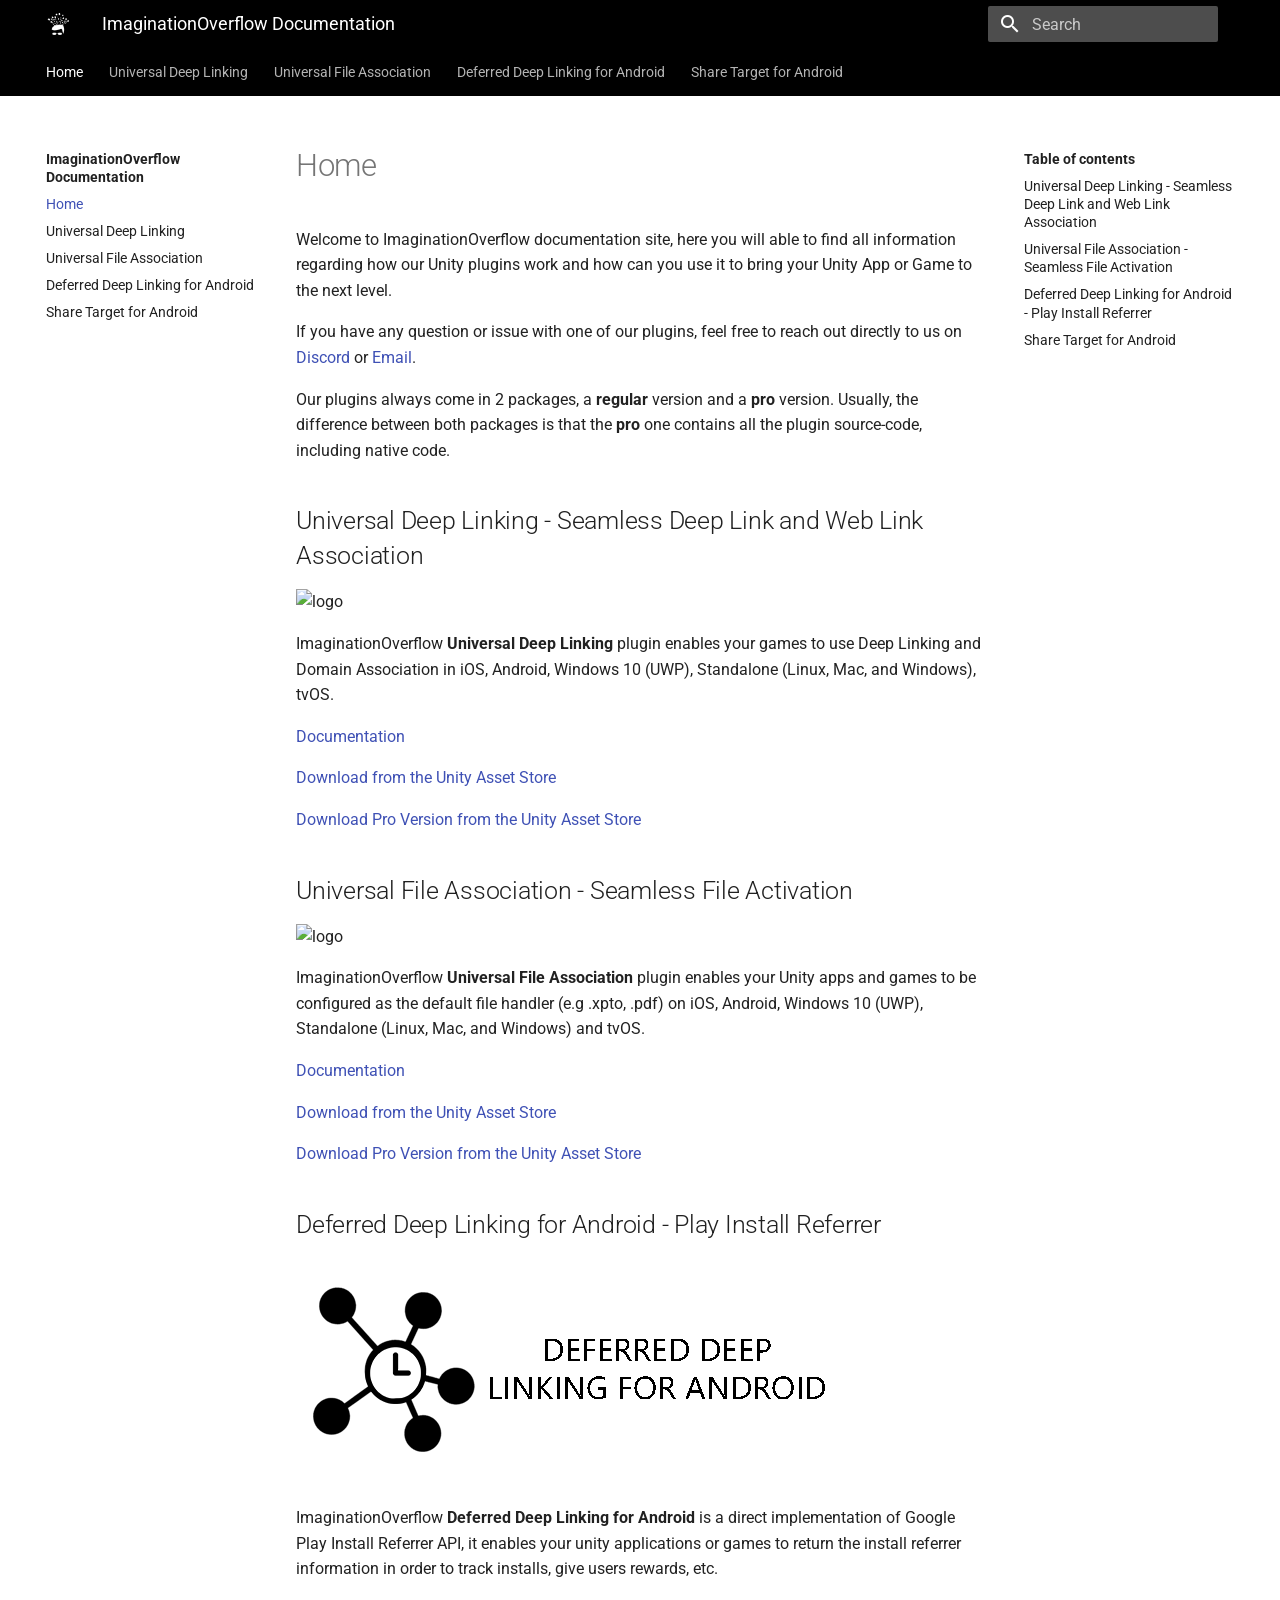
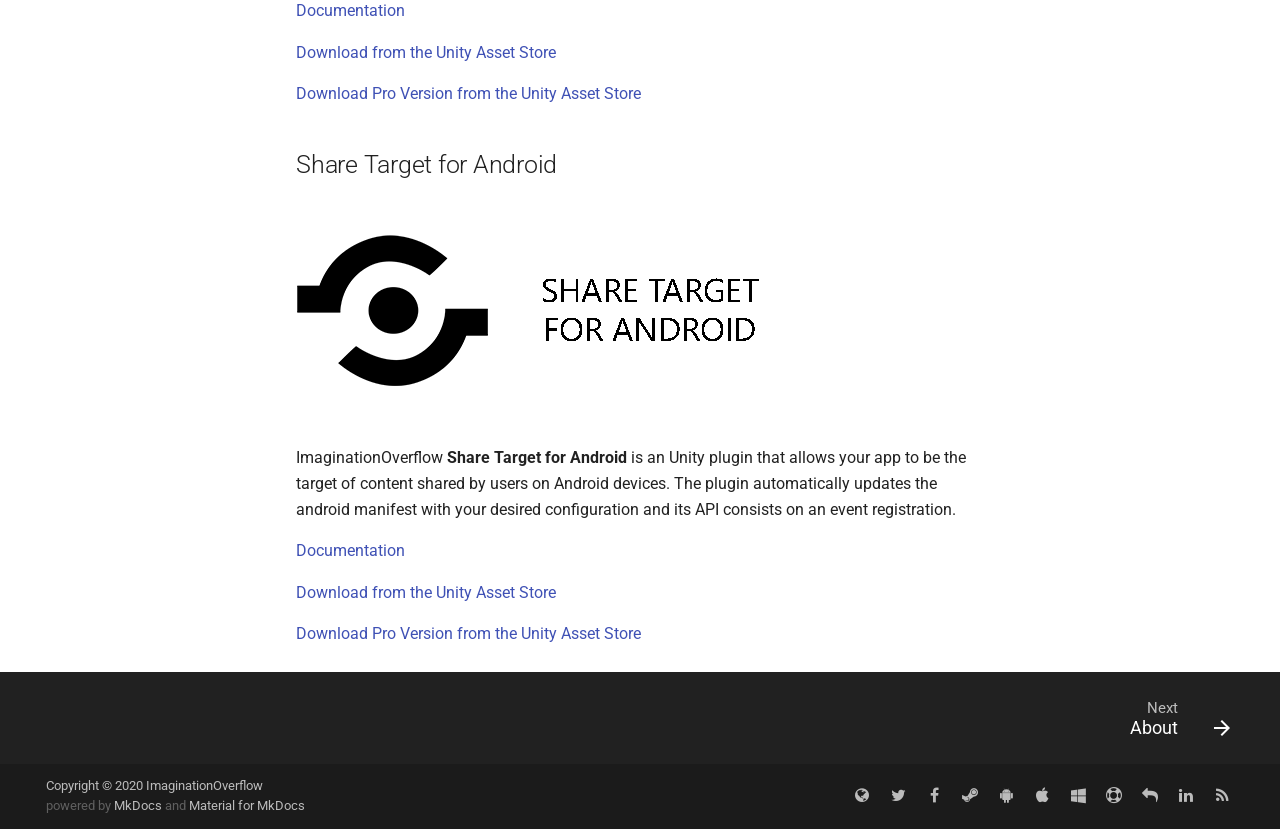
==== commit f8f8fcaf: "added sharetarget docs" ====
--- a/docs/index.html
+++ b/docs/index.html
@@ -78,7 +78,7 @@
   }
   ga.l = +new Date
   /* Setup integration and send page view */
-  ga("create", "UA-41424791-27", "auto")
+  ga("create", "UA-41424791-12", "auto")
   ga("set", "anonymizeIp", true)
   ga("send", "pageview")
   /* Register handler to log search on blur */
@@ -207,6 +207,8 @@
         
       
         
+      
+        
   
   
     <li class="md-tabs__item">
@@ -239,6 +241,19 @@
       
         <a href="deferreddeeplinking/" class="md-tabs__link">
           Deferred Deep Linking for Android
+        </a>
+      
+    </li>
+  
+
+      
+        
+  
+  
+    <li class="md-tabs__item">
+      
+        <a href="sharetargetandroid/" class="md-tabs__link">
+          Share Target for Android
         </a>
       
     </li>
@@ -317,6 +332,13 @@
   
 </li>
       
+        <li class="md-nav__item">
+  <a href="#share-target-for-android" class="md-nav__link">
+    Share Target for Android
+  </a>
+  
+</li>
+      
       
       
       
@@ -369,15 +391,27 @@
       
 
 
+  <li class="md-nav__item">
+    <a href="sharetargetandroid/" title="Share Target for Android" class="md-nav__link">
+      Share Target for Android
+    </a>
+  </li>
+
+    
+      
+      
+      
+
+
   <li class="md-nav__item md-nav__item--nested">
     
-      <input class="md-toggle md-nav__toggle" data-md-toggle="nav-5" type="checkbox" id="nav-5">
-    
-    <label class="md-nav__link" for="nav-5">
+      <input class="md-toggle md-nav__toggle" data-md-toggle="nav-6" type="checkbox" id="nav-6">
+    
+    <label class="md-nav__link" for="nav-6">
       Universal Deep Linking
     </label>
     <nav class="md-nav" data-md-component="collapsible" data-md-level="1">
-      <label class="md-nav__title" for="nav-5">
+      <label class="md-nav__title" for="nav-6">
         Universal Deep Linking
       </label>
       <ul class="md-nav__list" data-md-scrollfix>
@@ -467,13 +501,13 @@
 
   <li class="md-nav__item md-nav__item--nested">
     
-      <input class="md-toggle md-nav__toggle" data-md-toggle="nav-6" type="checkbox" id="nav-6">
-    
-    <label class="md-nav__link" for="nav-6">
+      <input class="md-toggle md-nav__toggle" data-md-toggle="nav-7" type="checkbox" id="nav-7">
+    
+    <label class="md-nav__link" for="nav-7">
       Universal File Association
     </label>
     <nav class="md-nav" data-md-component="collapsible" data-md-level="1">
-      <label class="md-nav__title" for="nav-6">
+      <label class="md-nav__title" for="nav-7">
         Universal File Association
       </label>
       <ul class="md-nav__list" data-md-scrollfix>
@@ -563,13 +597,13 @@
 
   <li class="md-nav__item md-nav__item--nested">
     
-      <input class="md-toggle md-nav__toggle" data-md-toggle="nav-7" type="checkbox" id="nav-7">
-    
-    <label class="md-nav__link" for="nav-7">
+      <input class="md-toggle md-nav__toggle" data-md-toggle="nav-8" type="checkbox" id="nav-8">
+    
+    <label class="md-nav__link" for="nav-8">
       Deferred Deep Linking for Android
     </label>
     <nav class="md-nav" data-md-component="collapsible" data-md-level="1">
-      <label class="md-nav__title" for="nav-7">
+      <label class="md-nav__title" for="nav-8">
         Deferred Deep Linking for Android
       </label>
       <ul class="md-nav__list" data-md-scrollfix>
@@ -593,7 +627,7 @@
 
 
   <li class="md-nav__item">
-    <a href="https://assetstore.unity.com/packages/slug/500736?aid=1100l8RBa" title="Unity Asset Store" class="md-nav__link">
+    <a href="https://assetstore.unity.com/packages/slug/161691?aid=1100l8RBa" title="Unity Asset Store" class="md-nav__link">
       Unity Asset Store
     </a>
   </li>
@@ -605,7 +639,67 @@
 
 
   <li class="md-nav__item">
-    <a href="https://assetstore.unity.com/packages/500737?aid=1100l8RBa" title="Unity Asset Store (Pro)" class="md-nav__link">
+    <a href="https://assetstore.unity.com/packages/slug/161692?aid=1100l8RBa" title="Unity Asset Store (Pro)" class="md-nav__link">
+      Unity Asset Store (Pro)
+    </a>
+  </li>
+
+        
+      </ul>
+    </nav>
+  </li>
+
+    
+      
+      
+      
+
+
+  <li class="md-nav__item md-nav__item--nested">
+    
+      <input class="md-toggle md-nav__toggle" data-md-toggle="nav-9" type="checkbox" id="nav-9">
+    
+    <label class="md-nav__link" for="nav-9">
+      Share Target for Android
+    </label>
+    <nav class="md-nav" data-md-component="collapsible" data-md-level="1">
+      <label class="md-nav__title" for="nav-9">
+        Share Target for Android
+      </label>
+      <ul class="md-nav__list" data-md-scrollfix>
+        
+        
+          
+          
+          
+
+
+  <li class="md-nav__item">
+    <a href="sharetargetandroid/" title="Documentation" class="md-nav__link">
+      Documentation
+    </a>
+  </li>
+
+        
+          
+          
+          
+
+
+  <li class="md-nav__item">
+    <a href="https://assetstore.unity.com/packages/slug/176964?aid=1100l8RBa" title="Unity Asset Store" class="md-nav__link">
+      Unity Asset Store
+    </a>
+  </li>
+
+        
+          
+          
+          
+
+
+  <li class="md-nav__item">
+    <a href="https://assetstore.unity.com/packages/slug/176965?aid=1100l8RBa" title="Unity Asset Store (Pro)" class="md-nav__link">
       Unity Asset Store (Pro)
     </a>
   </li>
@@ -655,6 +749,13 @@
   
 </li>
       
+        <li class="md-nav__item">
+  <a href="#share-target-for-android" class="md-nav__link">
+    Share Target for Android
+  </a>
+  
+</li>
+      
       
       
       
@@ -677,22 +778,31 @@
                 <p>Welcome to ImaginationOverflow documentation site, here you will able to find all information regarding how our Unity plugins work and how can you use it to bring your Unity App or Game to the next level.</p>
 <p>If you have any question or issue with one of our plugins, feel free to reach out directly to us on
 <a href="https://discord.gg/5TYmJtY">Discord</a> or <a href="mailto:contact@imaginationoverflow.com">Email</a>.</p>
-<p>Our plugins always come in 2 packages, a <em>regular</em> version and a <em>pro</em> version. Usually, the difference between both packages is that the <em>pro</em> one contains all the plugin source-code, including native code. </p>
+<p>Our plugins always come in 2 packages, a <strong>regular</strong> version and a <strong>pro</strong> version. Usually, the difference between both packages is that the <strong>pro</strong> one contains all the plugin source-code, including native code. </p>
 <h2 id="universal-deep-linking-seamless-deep-link-and-web-link-association">Universal Deep Linking - Seamless Deep Link and Web Link Association<a class="headerlink" href="#universal-deep-linking-seamless-deep-link-and-web-link-association" title="Permanent link">&para;</a></h2>
 <p><img alt="logo" src="https://universaldeeplinking.imaginationoverflow.com/docs/imgs/logo.png" /> </p>
+<p>ImaginationOverflow <strong>Universal Deep Linking</strong> plugin enables your games to use Deep Linking and Domain Association in iOS, Android, Windows 10 (UWP), Standalone (Linux, Mac, and Windows), tvOS.</p>
 <p><a href="universaldeeplinking/">Documentation</a></p>
 <p><a href="https://assetstore.unity.com/packages/slug/125172?aid=1100l8RBa">Download from the Unity Asset Store</a></p>
 <p><a href="https://assetstore.unity.com/packages/slug/135654?aid=1100l8RBa">Download Pro Version from the Unity Asset Store</a> </p>
 <h2 id="universal-file-association-seamless-file-activation">Universal File Association - Seamless File Activation<a class="headerlink" href="#universal-file-association-seamless-file-activation" title="Permanent link">&para;</a></h2>
 <p><img alt="logo" src="http://universalfileassociation.imaginationoverflow.com/docs/imgs/logo.png" /> </p>
+<p>ImaginationOverflow <strong>Universal File Association</strong> plugin enables your Unity apps and games to be configured as the default file handler (e.g .xpto, .pdf) on iOS, Android, Windows 10 (UWP), Standalone (Linux, Mac, and Windows) and tvOS.</p>
 <p><a href="universalfileassociation/">Documentation</a></p>
 <p><a href="https://assetstore.unity.com/packages/slug/155366?aid=1100l8RBa">Download from the Unity Asset Store</a></p>
 <p><a href="https://assetstore.unity.com/packages/slug/158709?aid=1100l8RBa">Download Pro Version from the Unity Asset Store</a> </p>
 <h2 id="deferred-deep-linking-for-android-play-install-referrer">Deferred Deep Linking for Android - Play Install Referrer<a class="headerlink" href="#deferred-deep-linking-for-android-play-install-referrer" title="Permanent link">&para;</a></h2>
 <p><img alt="logo" src="imgs/ddllogo.png" /> </p>
+<p>ImaginationOverflow <strong>Deferred Deep Linking for Android</strong> is a direct implementation of Google Play Install Referrer API, it enables your unity applications or games to return the install referrer information in order to track installs, give users rewards, etc.</p>
 <p><a href="deferreddeeplinking/">Documentation</a></p>
-<p><a href="https://assetstore.unity.com/packages/slug/500736?aid=1100l8RBa">Download from the Unity Asset Store</a> </p>
-<p><a href="https://assetstore.unity.com/packages/slug/500737?aid=1100l8RBa">Download Pro Version from the Unity Asset Store</a> </p>
+<p><a href="https://assetstore.unity.com/packages/slug/161691?aid=1100l8RBa">Download from the Unity Asset Store</a> </p>
+<p><a href="https://assetstore.unity.com/packages/slug/161692?aid=1100l8RBa">Download Pro Version from the Unity Asset Store</a> </p>
+<h2 id="share-target-for-android">Share Target for Android<a class="headerlink" href="#share-target-for-android" title="Permanent link">&para;</a></h2>
+<p><img alt="logo" src="imgs/stplogo.png" /> </p>
+<p>ImaginationOverflow <strong>Share Target for Android</strong> is an Unity plugin that allows your app to be the target of content shared by users on Android devices. The plugin automatically updates the android manifest with your desired configuration and its API consists on an event registration. </p>
+<p><a href="sharetargetandroid/">Documentation</a></p>
+<p><a href="https://assetstore.unity.com/packages/slug/176964?aid=1100l8RBa">Download from the Unity Asset Store</a> </p>
+<p><a href="https://assetstore.unity.com/packages/slug/176965?aid=1100l8RBa">Download Pro Version from the Unity Asset Store</a> </p>
                 
                   
                 
